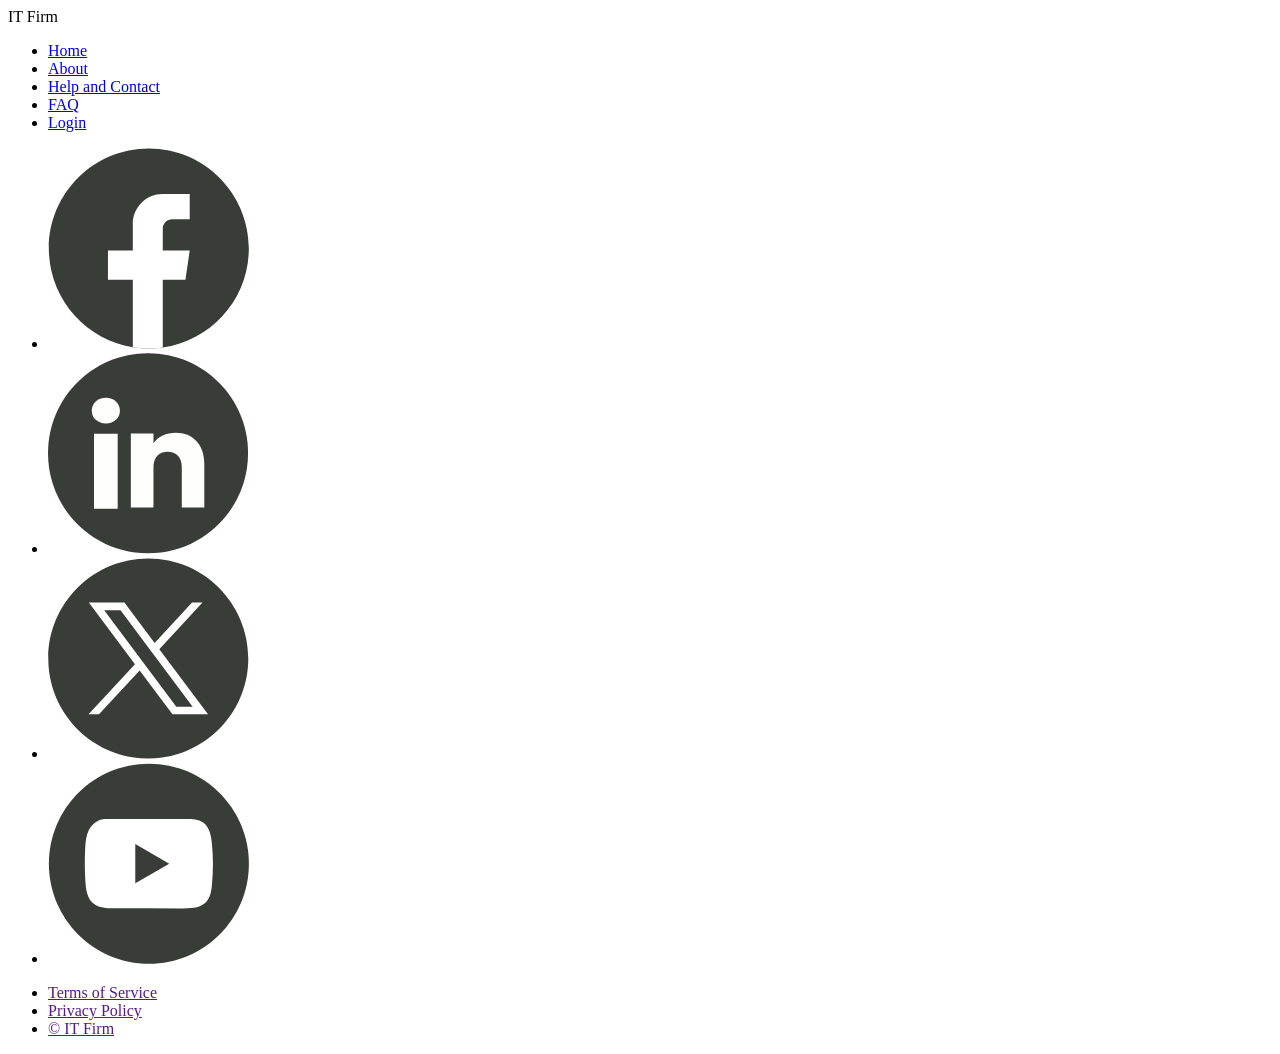
==== index.html @ 723dc25d "import script.js to all pages; add basic footer to all pages" ====
<!DOCTYPE html>
<html lang="en">

<head>
    <meta charset="UTF-8">
    <meta name="viewport" content="width=device-width, initial-scale=1.0">
    <title>IT Firm Website</title>
    <link rel="stylesheet" href="/assets/css/styles.css">
    <script src="assets/scripts/script.js"></script>
</head>

<body>
    <header>
        <div class="navbarCompanyLogo">IT Firm</div>
        <div class="navbarLinks">
            <ul>
                <li><a href="index.html" aria-current="page">Home</a></li>
                <li><a href="about.html">About</a></li>
                <li><a href="contact.html">Help and Contact</a></li>
                <li><a href="faq.html">FAQ</a></li>
                <li class="loginButton"><a href="login.html">Login</a></li>
            </ul>
        </div>
    </header>

    <main>

    </main>

    <footer>
        <div class="footerSocialMediaIcons">
            <ul>
                <li><a href=""><img src="assets/images/facebook_logo.svg" alt="Company Facebook Account Link"></a></li>
                <li><a href=""><img src="assets/images/linkedin_logo.svg" alt="Company LinkedIn Account Link"></a></li>
                <li><a href=""><img src="assets/images/x_logo.svg" alt="Company X Account Link"></a></li>
                <li><a href=""><img src="assets/images/youtube_logo.svg" alt="Company Youtube Account Link"></a></li>
            </ul>
        </div>
        <div class="footerLinks">
            <ul>
                <li><a href="">Terms of Service</a></li>
                <li><a href="">Privacy Policy</a></li>
                <li><a href="">&copy; IT Firm <span id="copyrightYear"></span></a></li>
            </ul>
        </div>
    </footer>
</body>

</html>
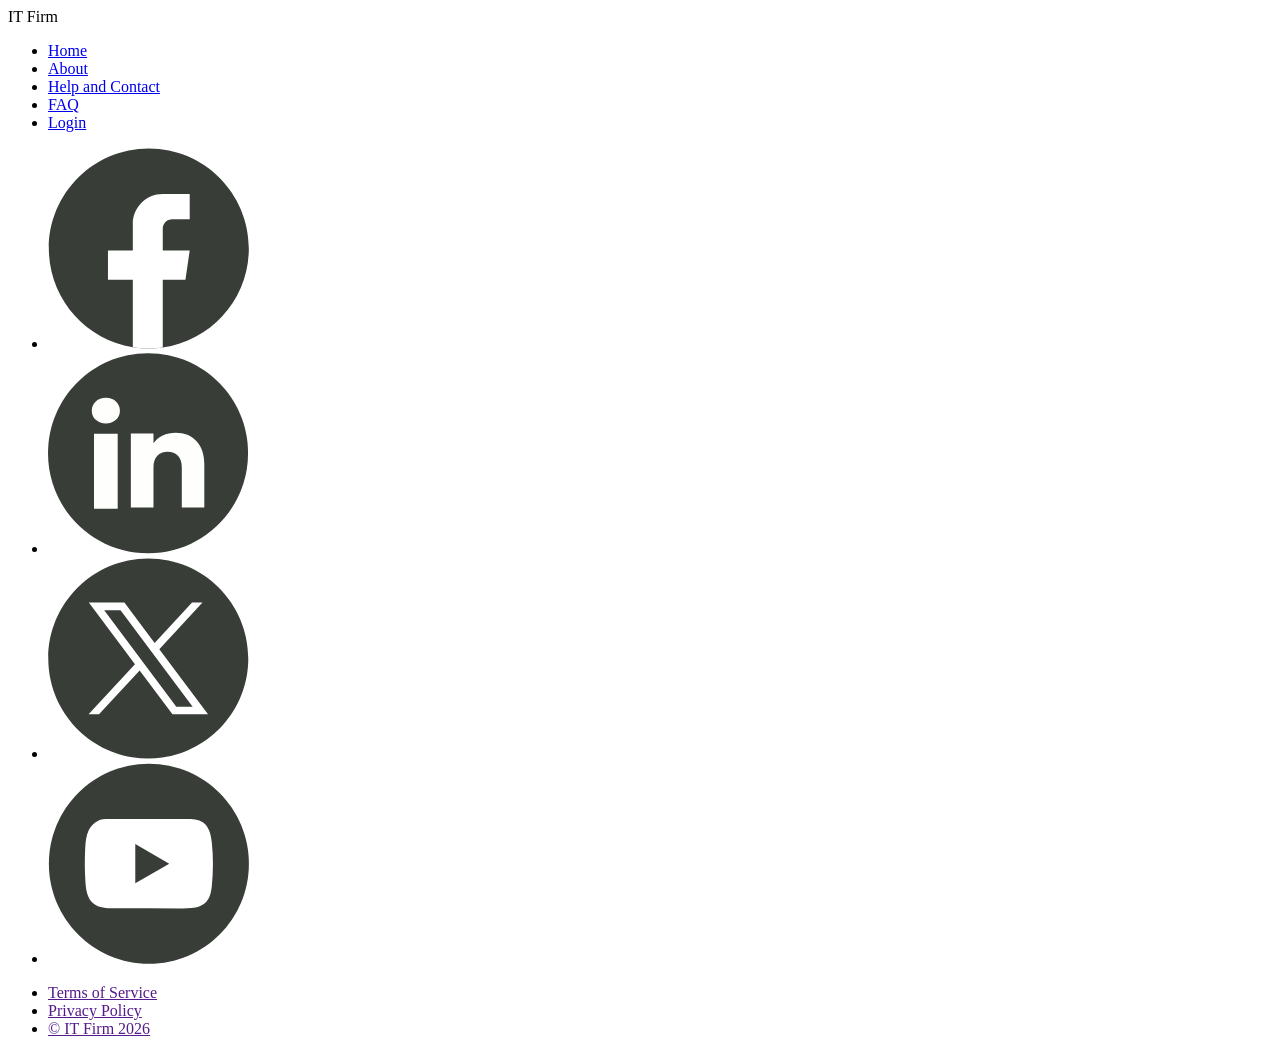
==== commit 54767555: "fix script import location" ====
--- a/index.html
+++ b/index.html
@@ -6,7 +6,6 @@
     <meta name="viewport" content="width=device-width, initial-scale=1.0">
     <title>IT Firm Website</title>
     <link rel="stylesheet" href="/assets/css/styles.css">
-    <script src="assets/scripts/script.js"></script>
 </head>
 
 <body>
@@ -44,6 +43,7 @@
             </ul>
         </div>
     </footer>
+    <script src="assets/scripts/script.js"></script>
 </body>
 
 </html>
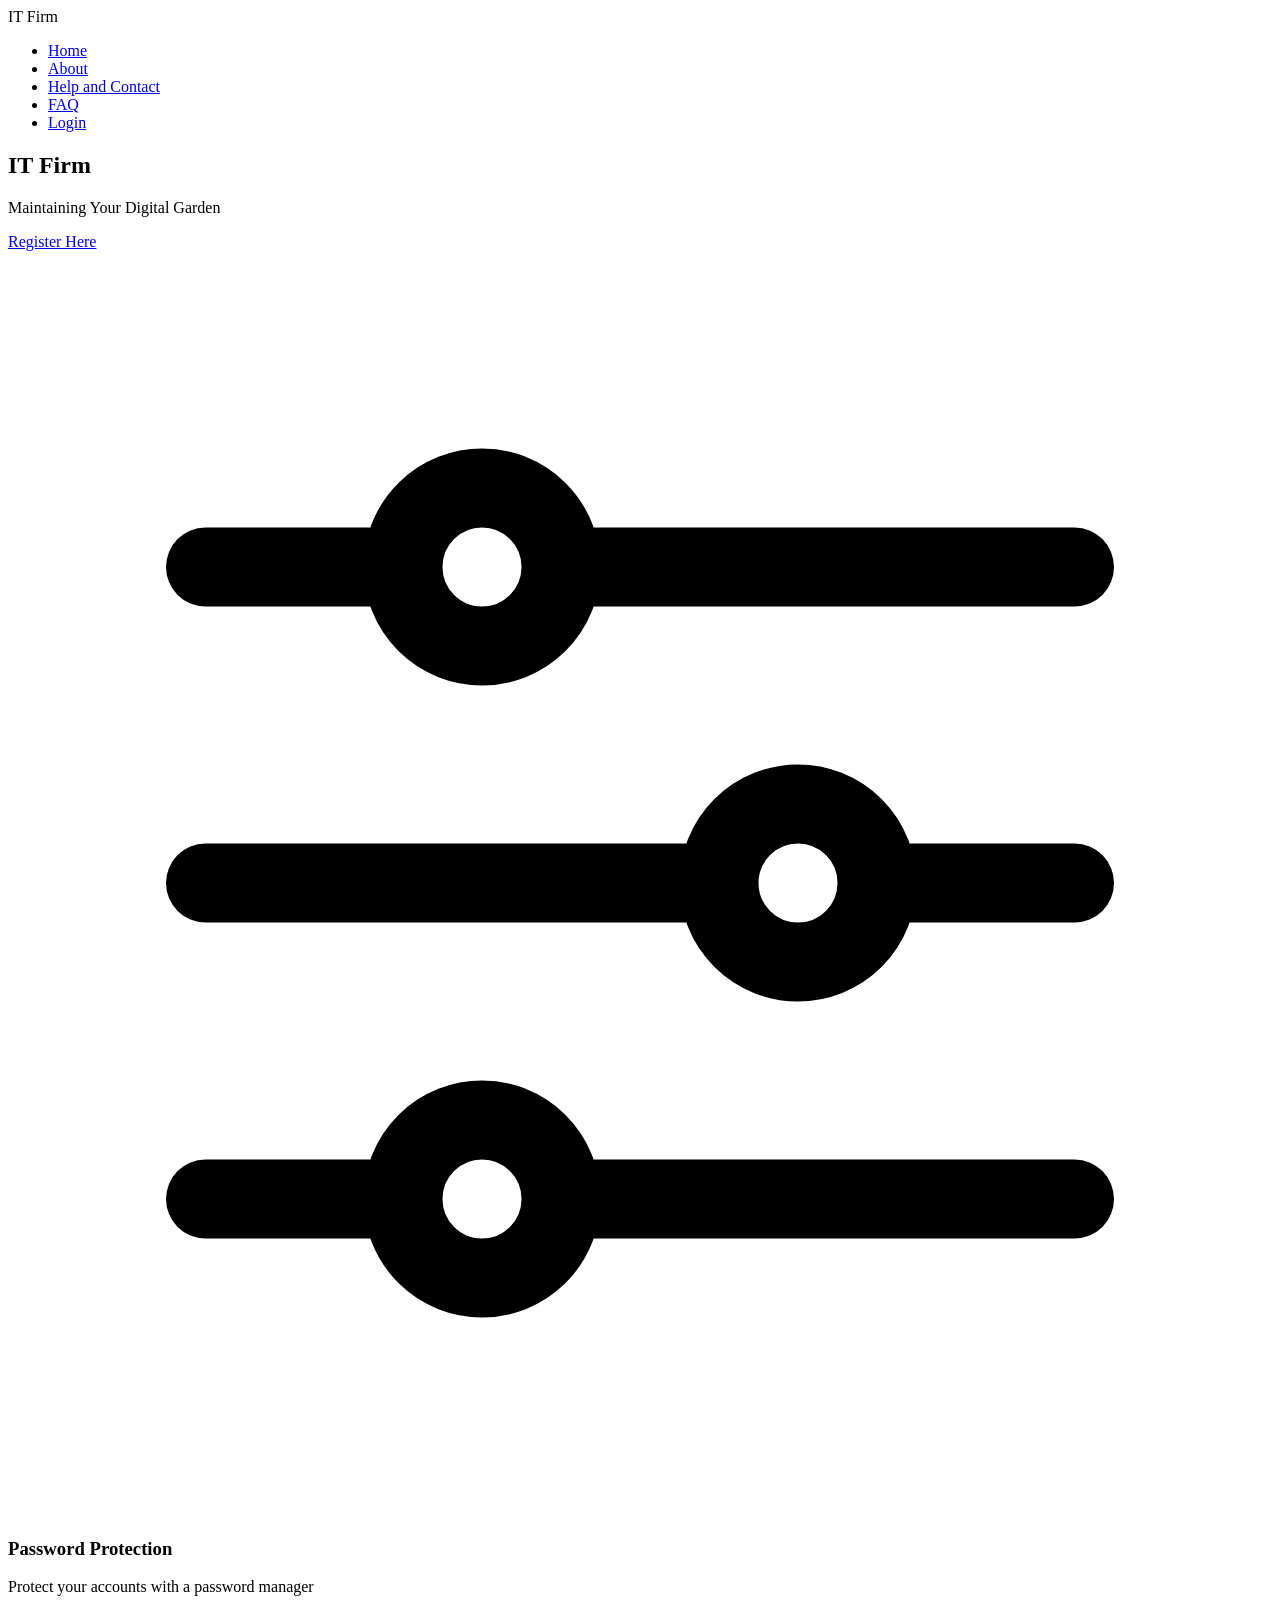
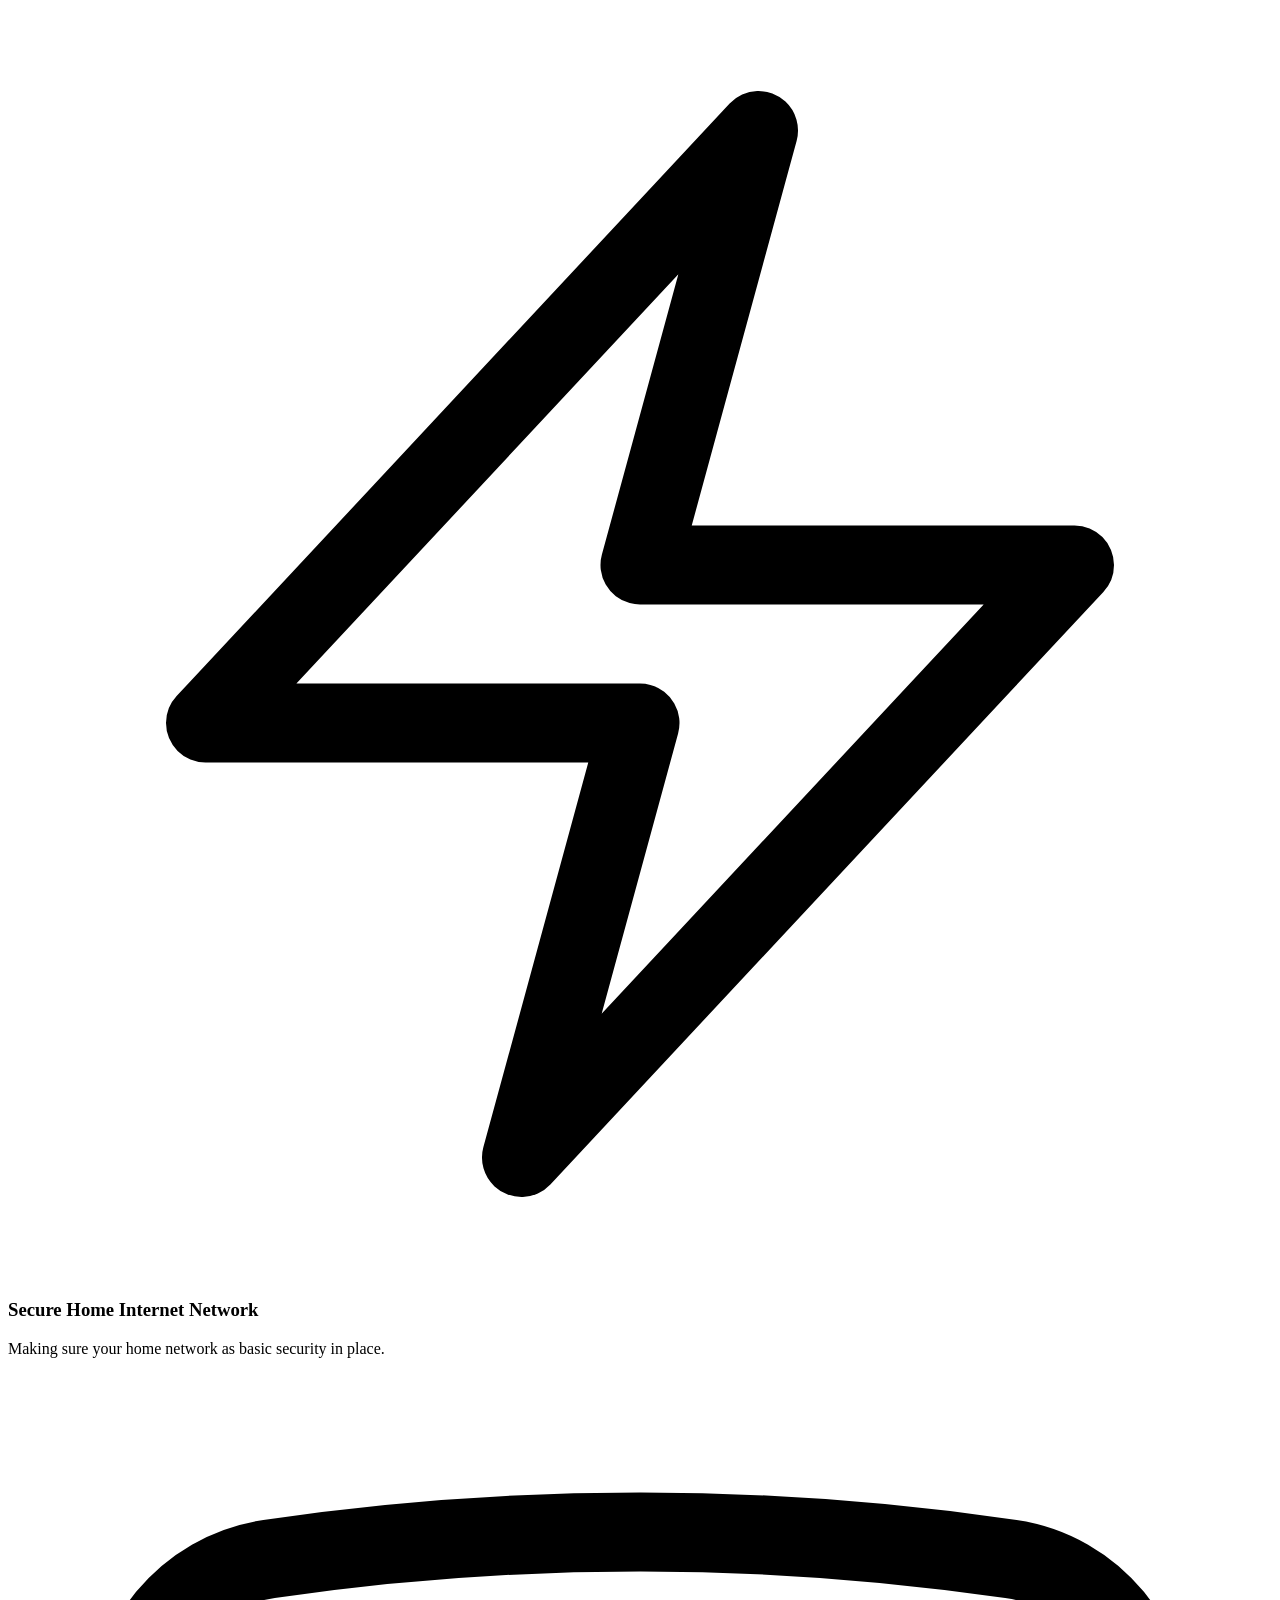
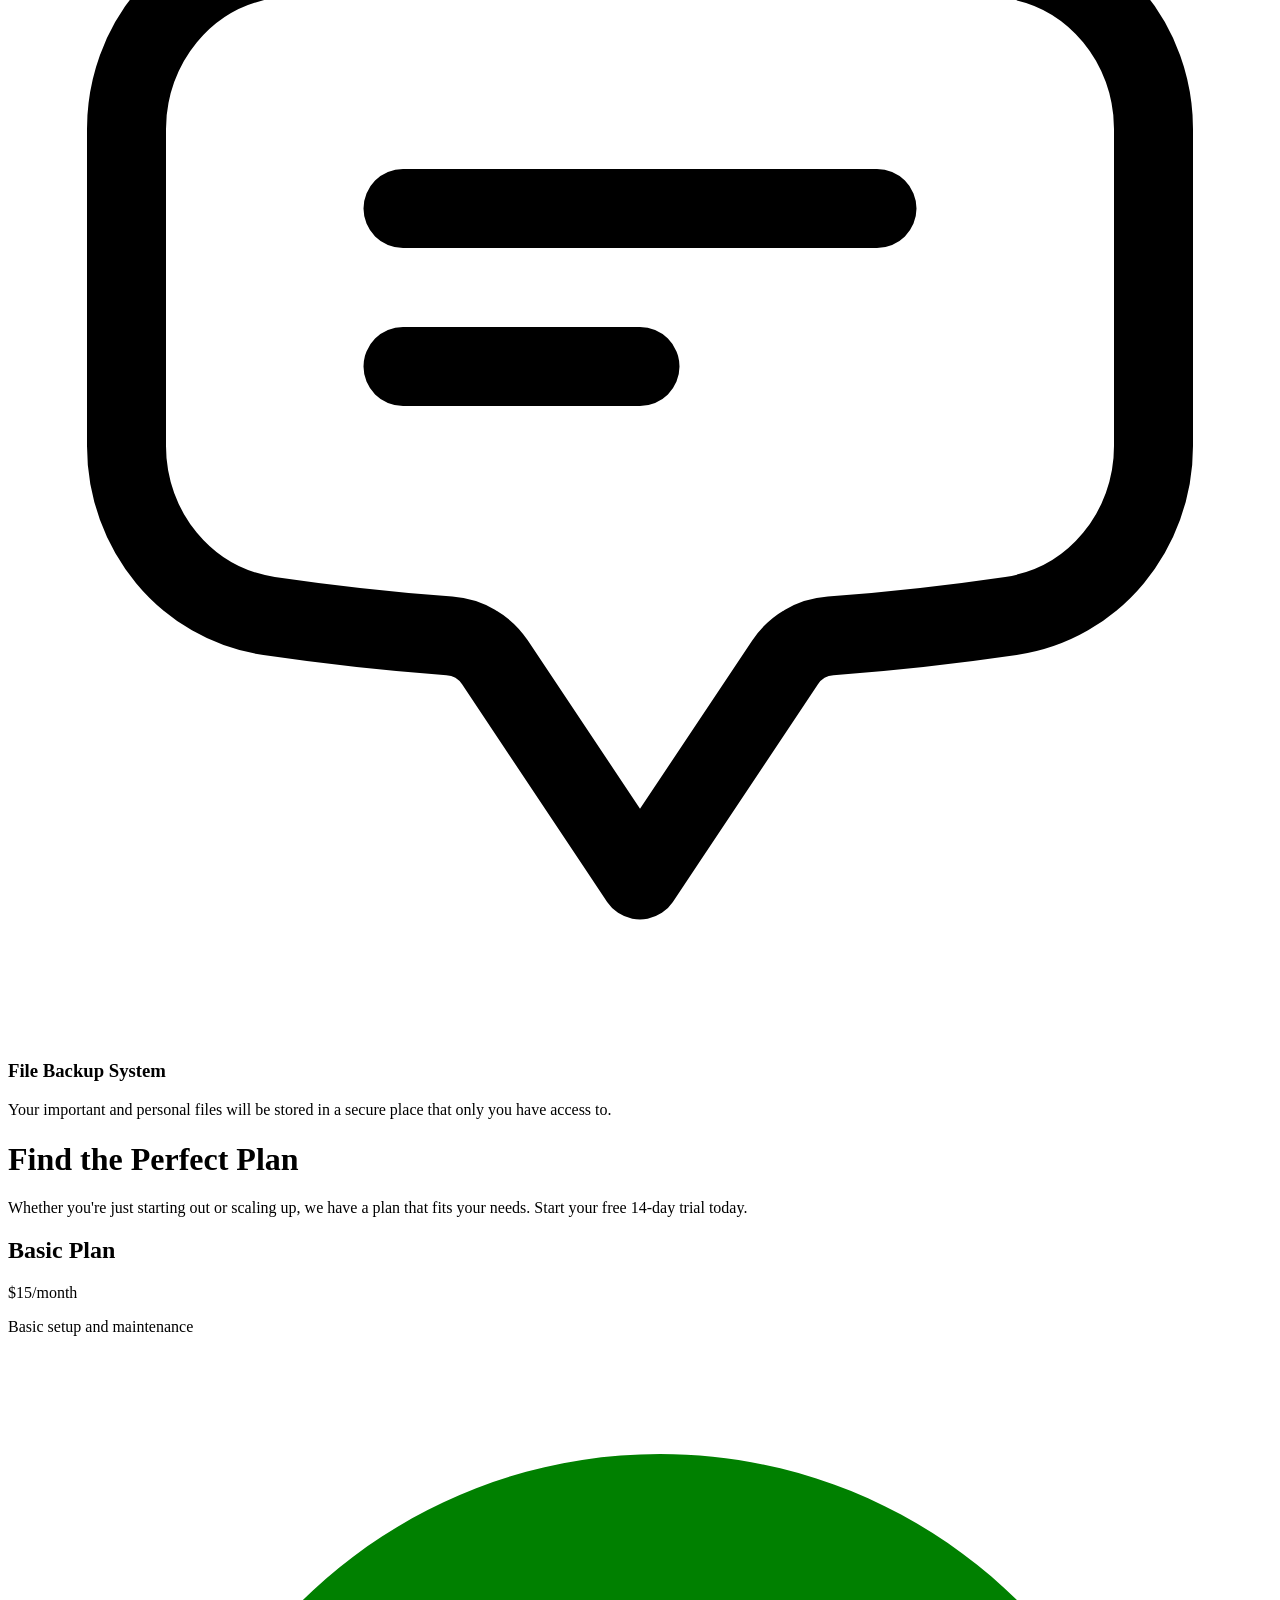
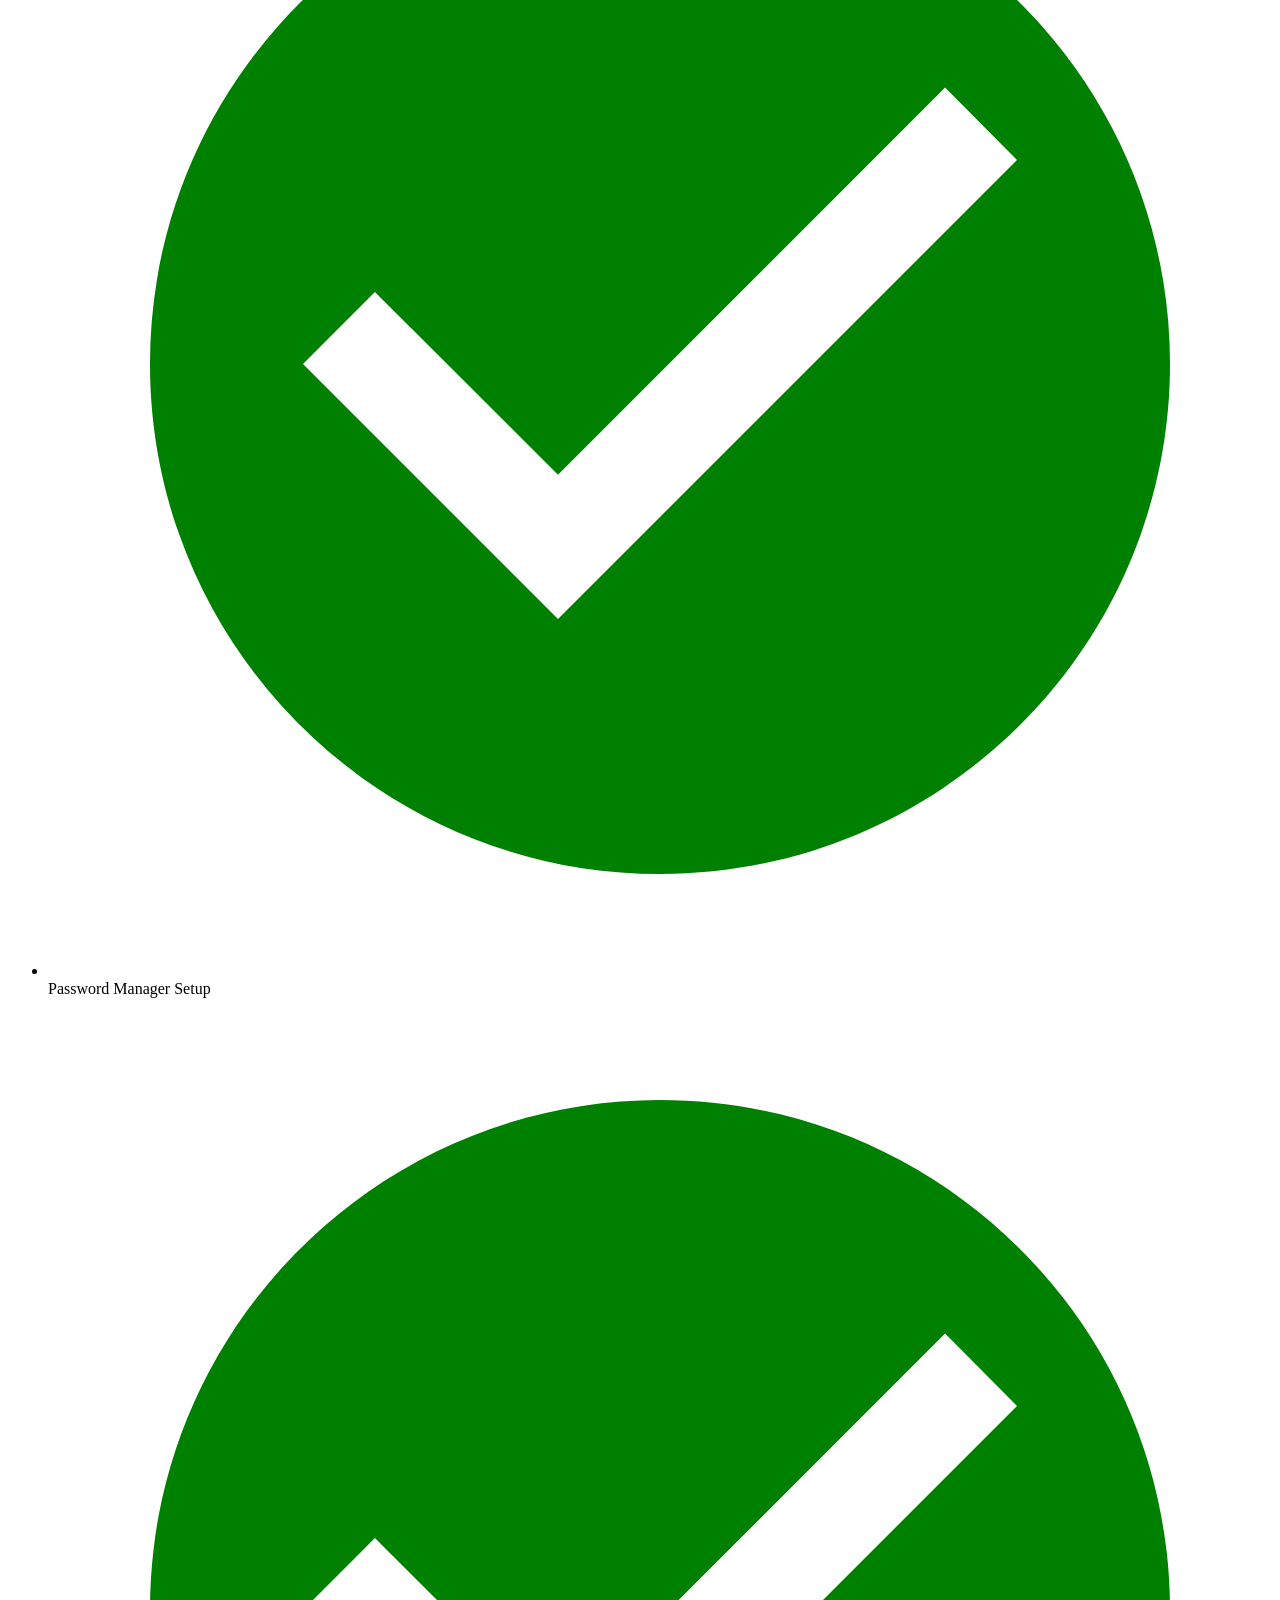
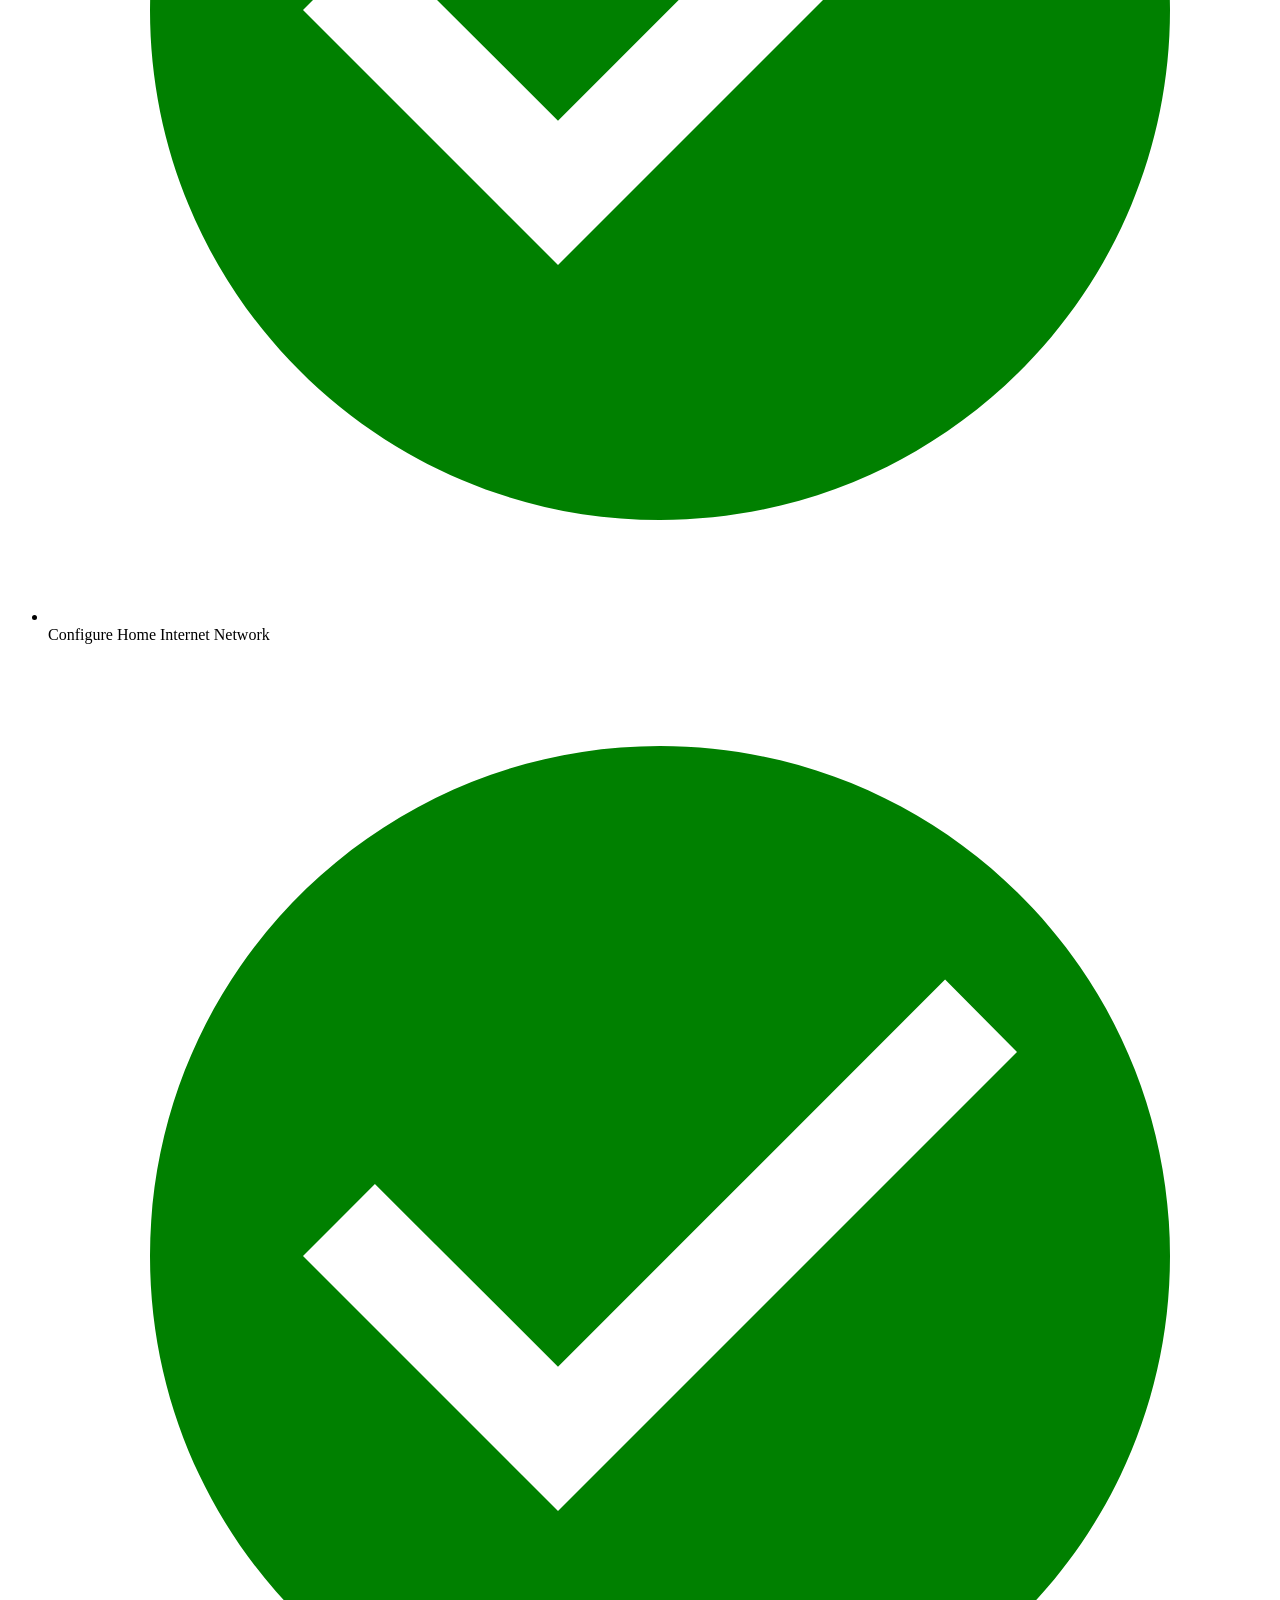
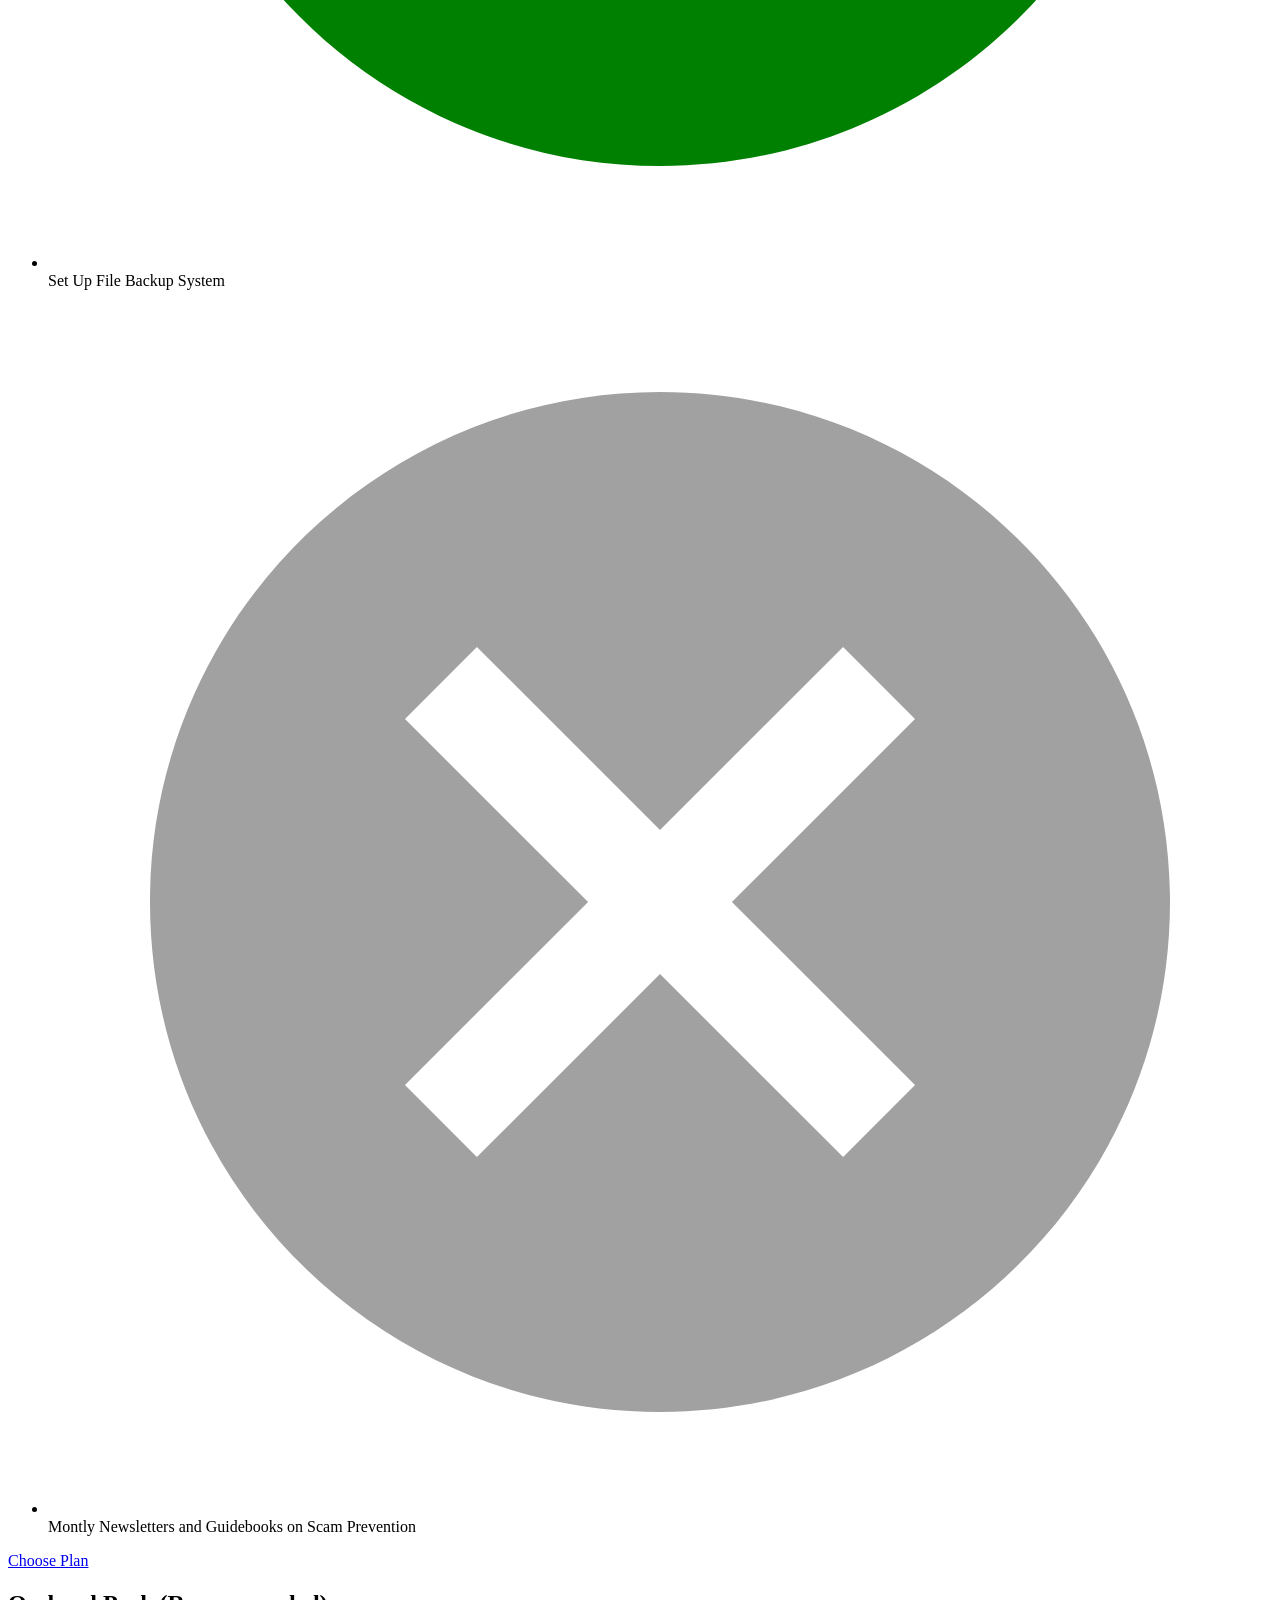
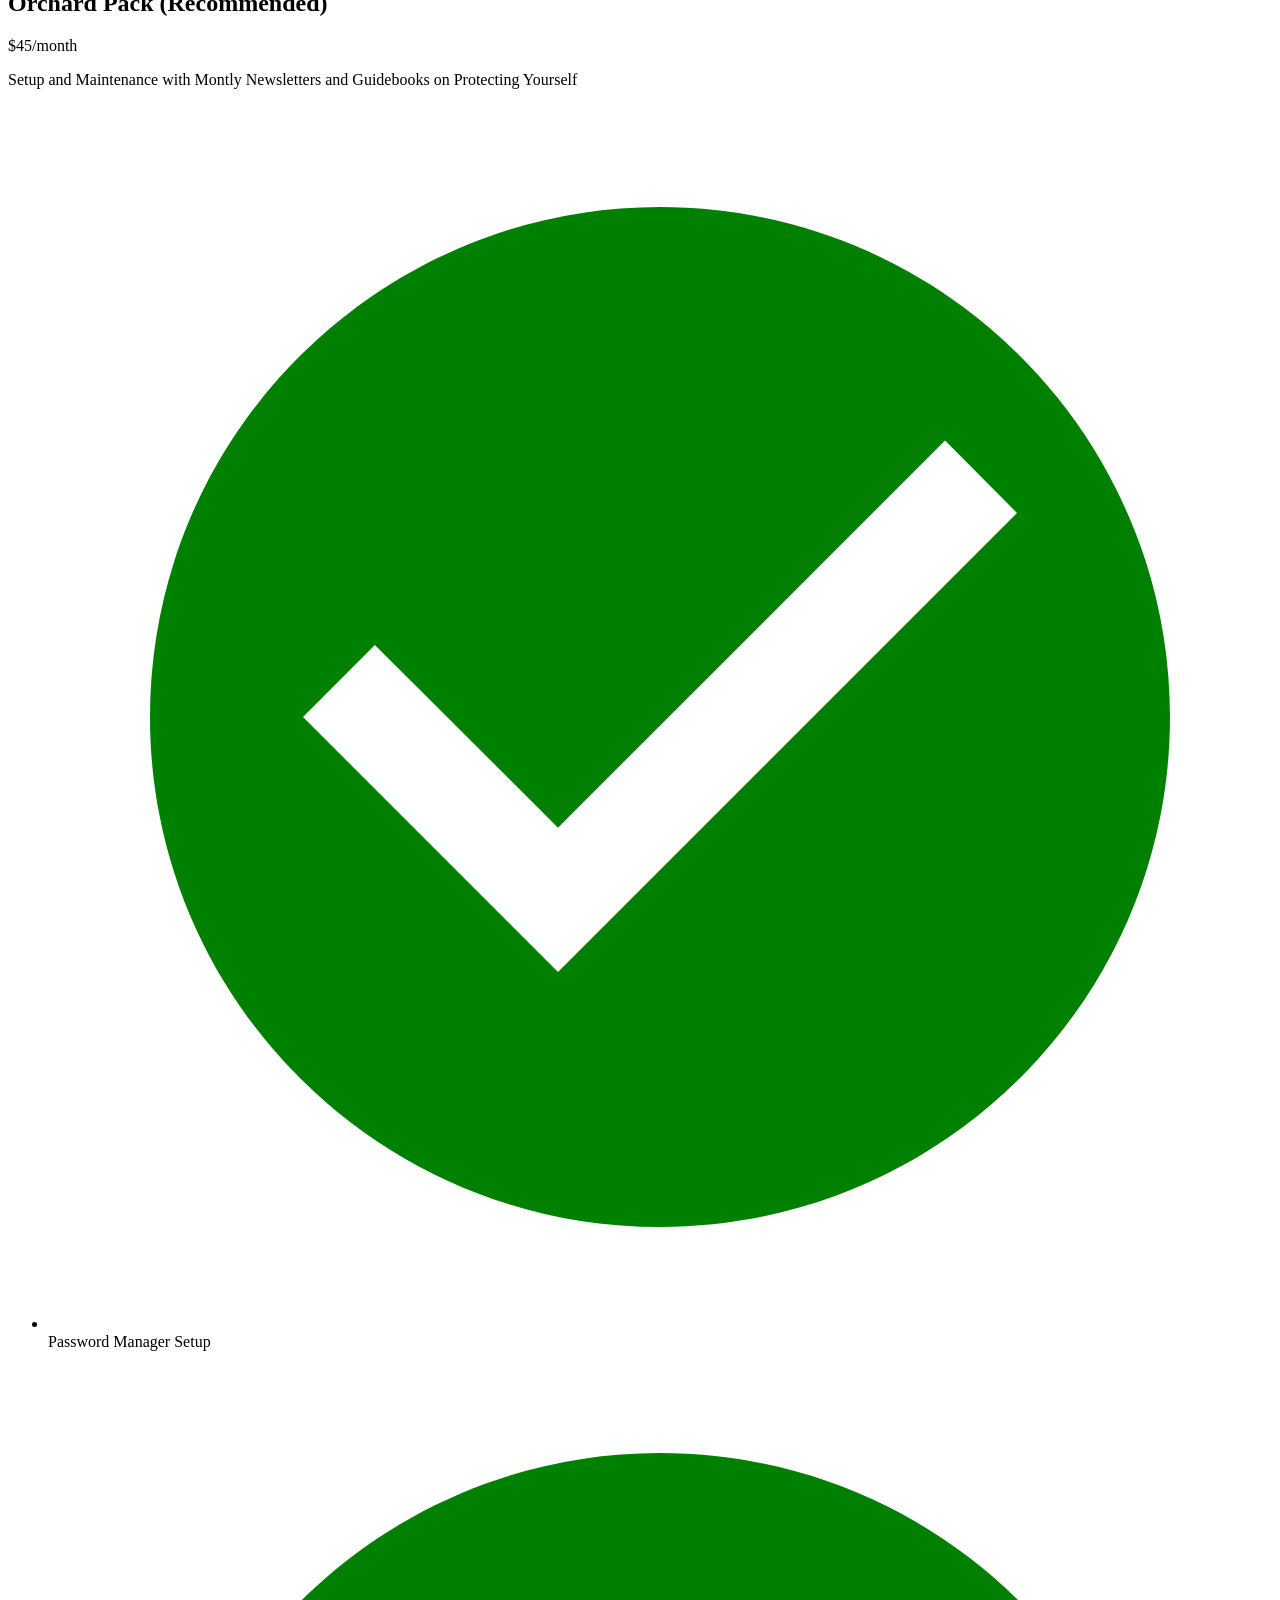
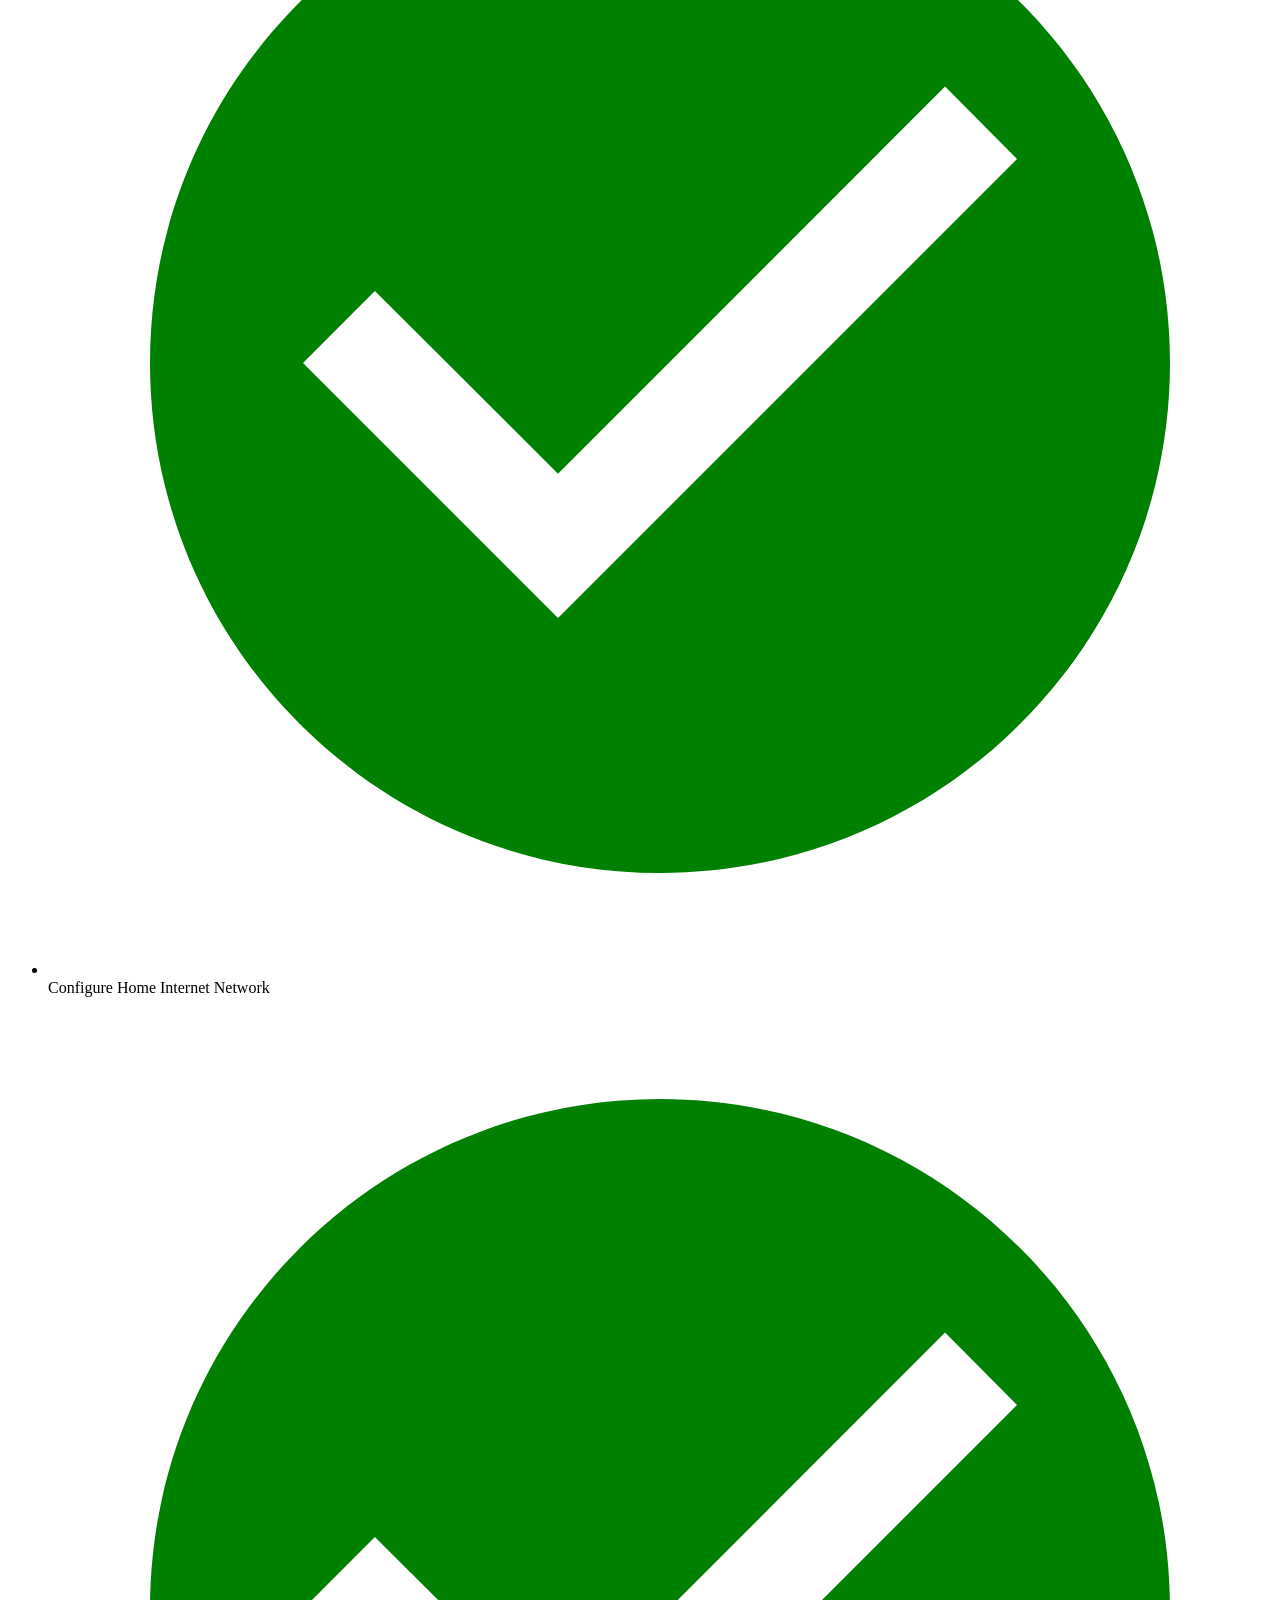
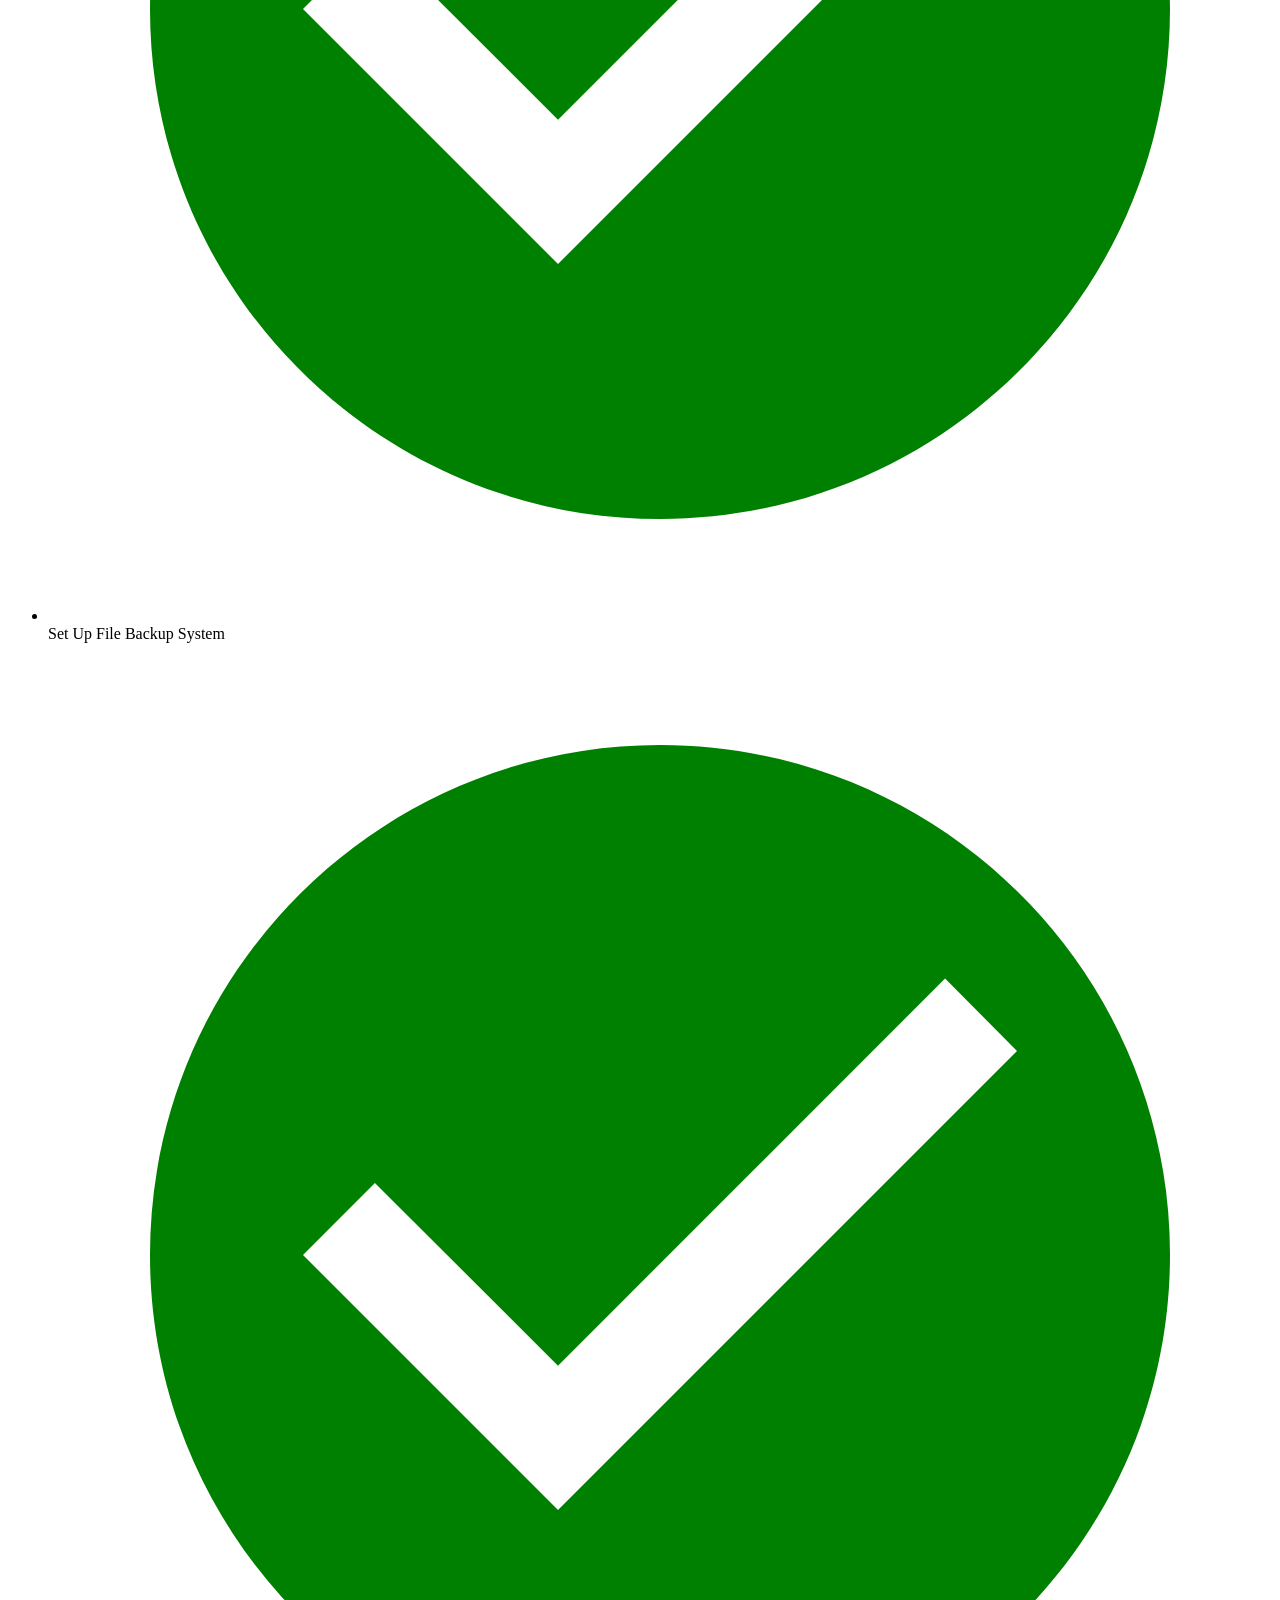
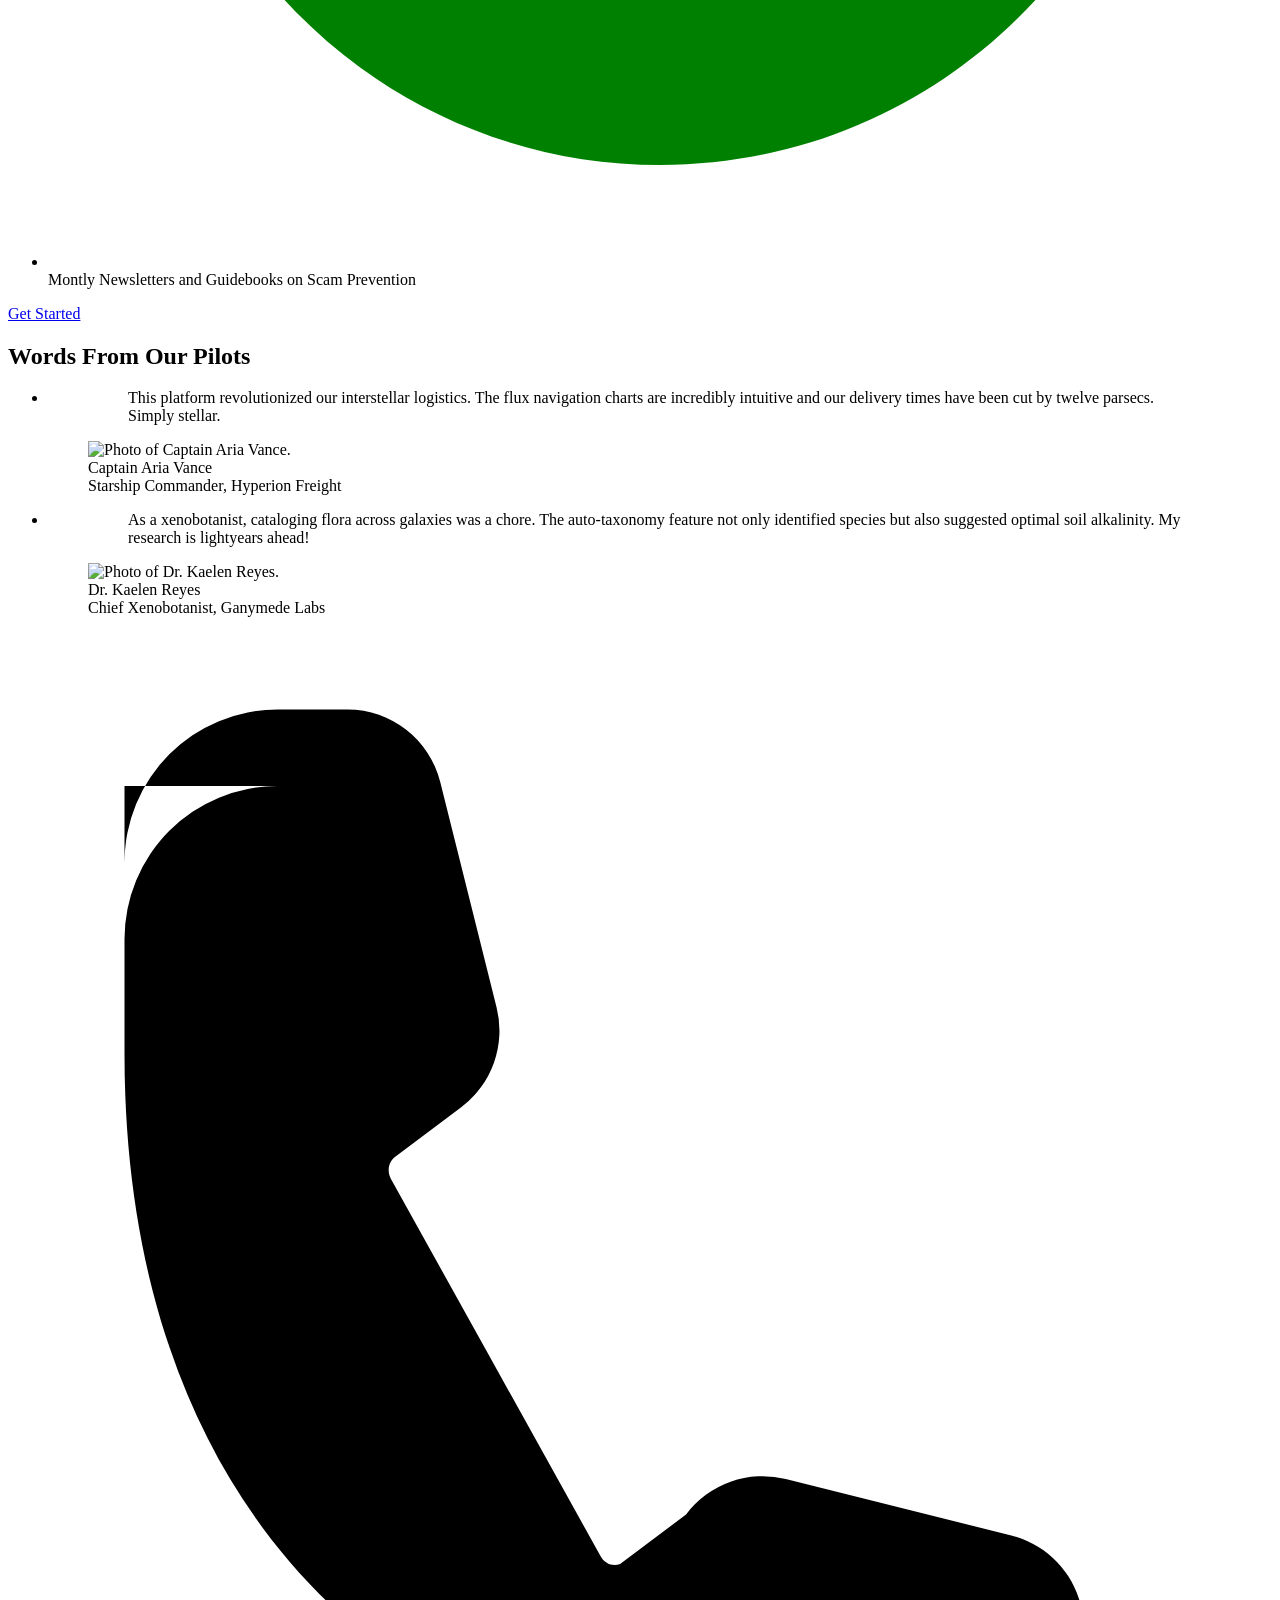
==== commit 139142f3: "create content for home page" ====
--- a/index.html
+++ b/index.html
@@ -6,6 +6,11 @@
     <meta name="viewport" content="width=device-width, initial-scale=1.0">
     <title>IT Firm Website</title>
     <link rel="stylesheet" href="/assets/css/styles.css">
+    <link rel="stylesheet" href="/assets/css/contact_styles.css">
+    <link rel="stylesheet" href="/assets/css/hero_styles.css">
+    <link rel="stylesheet" href="/assets/css/service_styles.css">
+    <link rel="stylesheet" href="/assets/css/pricingPlan_styles.css">
+    <link rel="stylesheet" href="/assets/css/testimonial_styles.css">
 </head>
 
 <body>
@@ -23,6 +28,219 @@
     </header>
 
     <main>
+        <section class="travel-inspiration-hero">
+            <div class="tih-content">
+                <h1 class="title">IT Firm</h1>
+                <p class="subtitle">Maintaining Your Digital Garden</p>
+                <a href="#" role="button" class="cta">Register Here</a>
+            </div>
+        </section>
+
+        <div class="cards-grid-container">
+
+            <!-- Card 1 -->
+            <div class="itd-card">
+            <div class="itd-card-icon">
+                <!-- Replace with your own SVG icon -->
+                <svg xmlns="http://www.w3.org/2000/svg" fill="none" viewBox="0 0 24 24" stroke-width="1.5" stroke="currentColor">
+                    <path stroke-linecap="round" stroke-linejoin="round" d="M10.5 6h9.75M10.5 6a1.5 1.5 0 11-3 0m3 0a1.5 1.5 0 10-3 0M3.75 6H7.5m3 12h9.75m-9.75 0a1.5 1.5 0 01-3 0m3 0a1.5 1.5 0 00-3 0m-3.75 0H7.5m9-6h3.75m-3.75 0a1.5 1.5 0 01-3 0m3 0a1.5 1.5 0 00-3 0m-9.75 0h9.75" />
+                </svg>
+            </div>
+            <h3 class="itd-card-title">Password Protection</h3>
+            <p class="itd-card-description">Protect your accounts with a password manager</p>
+            </div>
+
+            <!-- Card 2 -->
+            <div class="itd-card style-2">
+            <div class="itd-card-icon">
+                <!-- Replace with your own SVG icon -->
+                <svg xmlns="http://www.w3.org/2000/svg" fill="none" viewBox="0 0 24 24" stroke-width="1.5" stroke="currentColor">
+                    <path stroke-linecap="round" stroke-linejoin="round" d="M3.75 13.5l10.5-11.25L12 10.5h8.25L9.75 21.75 12 13.5H3.75z" />
+                </svg>
+            </div>
+            <h3 class="itd-card-title">Secure Home Internet Network</h3>
+            <p class="itd-card-description">Making sure your home network as basic security in place.</p>
+            </div>
+
+            <!-- Card 3 -->
+            <div class="itd-card style-3">
+            <div class="itd-card-icon">
+                <!-- Replace with your own SVG icon -->
+                <svg xmlns="http://www.w3.org/2000/svg" fill="none" viewBox="0 0 24 24" stroke-width="1.5" stroke="currentColor">
+                    <path stroke-linecap="round" stroke-linejoin="round" d="M7.5 8.25h9m-9 3H12m-9.75 1.51c0 1.6 1.123 2.994 2.707 3.227 1.129.166 2.27.293 3.423.379.35.026.67.21.865.501L12 21l2.755-4.133a1.14 1.14 0 01.865-.501 48.17 48.17 0 003.423-.379c1.584-.233 2.707-1.626 2.707-3.228V6.741c0-1.602-1.123-2.995-2.707-3.228A48.394 48.394 0 0012 3c-2.392 0-4.744.175-7.043.513C3.373 3.746 2.25 5.14 2.25 6.741v6.028z" />
+                </svg>
+            </div>
+            <h3 class="itd-card-title">File Backup System</h3>
+            <p class="itd-card-description">Your important and personal files will be stored in a secure place that only you have access to.</p>
+            </div>
+
+        </div>
+
+        <div class="pricing-plan-template">
+
+            <header class="pricing-header">
+                <h1>Find the Perfect Plan</h1>
+                <p>Whether you're just starting out or scaling up, we have a plan that fits your needs. Start your free 14-day trial today.</p>
+            </header>
+
+            <div class="pricing-grid">
+                
+                <!-- Plan 1: Sprout Kit -->
+                <article class="plan">
+                    <div class="plan-header">
+                        <h2>Basic Plan</h2>
+                        <div class="price">$15<span>/month</span></div>
+                        <p class="description">Basic setup and maintenance</p>
+                    </div>
+                    <ul class="features">
+                        <li>
+                            <svg xmlns="http://www.w3.org/2000/svg" viewBox="0 0 24 24" fill="green" role="img"><title>Included</title><path d="M12 2C6.48 2 2 6.48 2 12s4.48 10 10 10 10-4.48 10-10S17.52 2 12 2zm-2 15l-5-5 1.41-1.41L10 14.17l7.59-7.59L19 8l-9 9z"/></svg>
+                            Password Manager Setup
+                        </li>
+                        <li>
+                            <svg xmlns="http://www.w3.org/2000/svg" viewBox="0 0 24 24" fill="green" role="img"><title>Included</title><path d="M12 2C6.48 2 2 6.48 2 12s4.48 10 10 10 10-4.48 10-10S17.52 2 12 2zm-2 15l-5-5 1.41-1.41L10 14.17l7.59-7.59L19 8l-9 9z"/></svg>
+                            Configure Home Internet Network
+                        </li>
+                        <li>
+                            <svg xmlns="http://www.w3.org/2000/svg" viewBox="0 0 24 24" fill="green" role="img"><title>Included</title><path d="M12 2C6.48 2 2 6.48 2 12s4.48 10 10 10 10-4.48 10-10S17.52 2 12 2zm-2 15l-5-5 1.41-1.41L10 14.17l7.59-7.59L19 8l-9 9z"/></svg>
+                            Set Up File Backup System
+                        </li>
+                        <li>
+                            <svg xmlns="http://www.w3.org/2000/svg" viewBox="0 0 24 24" fill="#a1a1a1" role="img"><title>Not Included</title><path d="M12 2C6.48 2 2 6.48 2 12s4.48 10 10 10 10-4.48 10-10S17.52 2 12 2zm5 13.59L15.59 17 12 13.41 8.41 17 7 15.59 10.59 12 7 8.41 8.41 7 12 10.59 15.59 7 17 8.41 13.41 12 17 15.59z"/></svg>
+                            Montly Newsletters and Guidebooks on Scam Prevention
+                        </li>
+                    </ul>
+                    <a href="#" class="btn">Choose Plan</a>
+                </article>
+                
+                <article class="plan recommended">
+                    <div class="plan-header">
+                        <h2>Orchard Pack <span class="sr-only">(Recommended)</span></h2>
+                        <div class="price">$45<span>/month</span></div>
+                        <p class="description">Setup and Maintenance with Montly Newsletters and Guidebooks on Protecting Yourself</p>
+                    </div>
+                    <ul class="features">
+                        <li>
+                            <svg xmlns="http://www.w3.org/2000/svg" viewBox="0 0 24 24" fill="green" role="img"><title>Included</title><path d="M12 2C6.48 2 2 6.48 2 12s4.48 10 10 10 10-4.48 10-10S17.52 2 12 2zm-2 15l-5-5 1.41-1.41L10 14.17l7.59-7.59L19 8l-9 9z"/></svg>
+                            Password Manager Setup
+                        </li>
+                        <li>
+                            <svg xmlns="http://www.w3.org/2000/svg" viewBox="0 0 24 24" fill="green" role="img"><title>Included</title><path d="M12 2C6.48 2 2 6.48 2 12s4.48 10 10 10 10-4.48 10-10S17.52 2 12 2zm-2 15l-5-5 1.41-1.41L10 14.17l7.59-7.59L19 8l-9 9z"/></svg>
+                            Configure Home Internet Network
+                        </li>
+                        <li>
+                            <svg xmlns="http://www.w3.org/2000/svg" viewBox="0 0 24 24" fill="green" role="img"><title>Included</title><path d="M12 2C6.48 2 2 6.48 2 12s4.48 10 10 10 10-4.48 10-10S17.52 2 12 2zm-2 15l-5-5 1.41-1.41L10 14.17l7.59-7.59L19 8l-9 9z"/></svg>
+                            Set Up File Backup System
+                        </li>
+                        <li>
+                            <svg xmlns="http://www.w3.org/2000/svg" viewBox="0 0 24 24" fill="green" role="img"><title>Included</title><path d="M12 2C6.48 2 2 6.48 2 12s4.48 10 10 10 10-4.48 10-10S17.52 2 12 2zm-2 15l-5-5 1.41-1.41L10 14.17l7.59-7.59L19 8l-9 9z"/></svg>
+                            Montly Newsletters and Guidebooks on Scam Prevention
+                        </li>
+                    </ul>
+                    <a href="#" class="btn">Get Started</a>
+                </article>
+                
+                <!--
+                <article class="plan">
+                    <div class="plan-header">
+                        <h2>Forest Fleet</h2>
+                        <div class="price">$99<span>/month</span></div>
+                        <p class="description">Built for large-scale operations and enterprise-level demands.</p>
+                    </div>
+                    <ul class="features">
+                        <li>
+                            <svg xmlns="http://www.w3.org/2000/svg" viewBox="0 0 24 24" fill="green" role="img"><title>Included</title><path d="M12 2C6.48 2 2 6.48 2 12s4.48 10 10 10 10-4.48 10-10S17.52 2 12 2zm-2 15l-5-5 1.41-1.41L10 14.17l7.59-7.59L19 8l-9 9z"/></svg>
+                            Unlimited Projects
+                        </li>
+                        <li>
+                            <svg xmlns="http://www.w3.org/2000/svg" viewBox="0 0 24 24" fill="green" role="img"><title>Included</title><path d="M12 2C6.48 2 2 6.48 2 12s4.48 10 10 10 10-4.48 10-10S17.52 2 12 2zm-2 15l-5-5 1.41-1.41L10 14.17l7.59-7.59L19 8l-9 9z"/></svg>
+                            100 GB Storage
+                        </li>
+                        <li>
+                            <svg xmlns="http://www.w3.org/2000/svg" viewBox="0 0 24 24" fill="green" role="img"><title>Included</title><path d="M12 2C6.48 2 2 6.48 2 12s4.48 10 10 10 10-4.48 10-10S17.52 2 12 2zm-2 15l-5-5 1.41-1.41L10 14.17l7.59-7.59L19 8l-9 9z"/></svg>
+                            Dedicated Phone &amp; Email Support
+                        </li>
+                        <li>
+                            <svg xmlns="http://www.w3.org/2000/svg" viewBox="0 0 24 24" fill="green" role="img"><title>Included</title><path d="M12 2C6.48 2 2 6.48 2 12s4.48 10 10 10 10-4.48 10-10S17.52 2 12 2zm-2 15l-5-5 1.41-1.41L10 14.17l7.59-7.59L19 8l-9 9z"/></svg>
+                            Advanced Analytics
+                        </li>
+                    </ul>
+                    <a href="#" class="btn">Contact Us</a>
+                </article>
+                -->
+
+            </div>
+        </div>
+
+        <div class="testimonial-list-template">
+            <header class="testimonial-header">
+                <h2>Words From Our Pilots</h2>
+            </header>
+
+            <ul class="testimonial-list">
+                <li class="testimonial-card">
+                    <figure>
+                        <blockquote cite="#captain-aria">
+                            This platform revolutionized our interstellar logistics. The flux navigation charts are incredibly intuitive and our delivery times have been cut by twelve parsecs. Simply stellar.
+                        </blockquote>
+                        <figcaption>
+                            <img src="https://placehold.co/50x50/3b82f6/ffffff" alt="Photo of Captain Aria Vance." class="author-image">
+                            <div class="author-details" id="captain-aria">
+                                <div class="author-name">Captain Aria Vance</div>
+                                <div class="author-title">Starship Commander, Hyperion Freight</div>
+                            </div>
+                        </figcaption>
+                    </figure>
+                </li>
+                
+                <li class="testimonial-card">
+                    <figure>
+                        <blockquote cite="#dr-kaelen">
+                            As a xenobotanist, cataloging flora across galaxies was a chore. The auto-taxonomy feature not only identified species but also suggested optimal soil alkalinity. My research is lightyears ahead!
+                        </blockquote>
+                        <figcaption>
+                            <img src="https://placehold.co/50x50/10b981/ffffff" alt="Photo of Dr. Kaelen Reyes." class="author-image">
+                            <div class="author-details" id="dr-kaelen">
+                                <div class="author-name">Dr. Kaelen Reyes</div>
+                                <div class="author-title">Chief Xenobotanist, Ganymede Labs</div>
+                            </div>
+                        </figcaption>
+                    </figure>
+                </li>
+            </ul>
+        </div>
+
+        <div class="contact-list-template">
+            <!--
+            <header class="contact-header">
+                <h2>Bureau of Misplaced Objects</h2>
+                <p>For when you can't find your keys, your motivation, or the plot.</p>
+            </header>
+            -->
+            <ul class="contact-list">
+                <li class="contact-item">
+                    <svg class="contact-icon" xmlns="http://www.w3.org/2000/svg" viewBox="0 0 24 24" fill="currentColor" role="img"><title>Phone</title><path d="M1.5 4.5a3 3 0 013-3h1.372c.86 0 1.61.586 1.819 1.42l1.105 4.423a1.875 1.875 0 01-.694 1.955l-1.293.97c-.135.101-.164.279-.087.431l4.108 7.394c.077.152.236.216.388.163l1.293-.972a1.875 1.875 0 011.955-.694l4.423 1.105c.834.209 1.42.959 1.42 1.82V19.5a3 3 0 01-3 3h-2.25C6.842 22.5 1.5 17.158 1.5 8.25V6a3 3 0 013-3H1.5z"/></svg>
+                    <div class="contact-details">
+                        <span class="contact-details-label">Whisper Line</span>
+                        <a class="contact-details-info" href="tel:+1-555-867-5309">+1 (555) 867-5309</a>
+                    </div>
+                </li>
+                <li class="contact-item">
+                    <svg class="contact-icon" xmlns="http://www.w3.org/2000/svg" viewBox="0 0 24 24" fill="currentColor" role="img"><title>Email</title><path d="M1.5 8.67v8.58a3 3 0 003 3h15a3 3 0 003-3V8.67l-8.928 5.493a3 3 0 01-3.144 0L1.5 8.67z" /><path d="M22.5 6.908V6.75a3 3 0 00-3-3h-15a3 3 0 00-3 3v.158l9.714 5.978a1.5 1.5 0 001.572 0L22.5 6.908z" /></svg>
+                    <div class="contact-details">
+                        <span class="contact-details-label">Electronic Mailgram</span>
+                        <a class="contact-details-info" href="mailto:queries@bureauofmisplacedobjects.gov">queries@bureauofmisplacedobjects.gov</a>
+                    </div>
+                </li>
+                <li class="contact-item">
+                    <svg class="contact-icon" xmlns="http://www.w3.org/2000/svg" viewBox="0 0 24 24" fill="currentColor" role="img"><title>Address</title><path d="M12 2C8.13 2 5 5.13 5 9c0 5.25 7 13 7 13s7-7.75 7-13c0-3.87-3.13-7-7-7zm0 9.5c-1.38 0-2.5-1.12-2.5-2.5s1.12-2.5 2.5-2.5 2.5 1.12 2.5 2.5-1.12 2.5-2.5 2.5z"/></svg>
+                    <div class="contact-details">
+                        <span class="contact-details-label">Physical Annex</span>
+                        <span class="contact-details-info">123.5 Eerie Alley, Floor 4&frac12;<br>Nowhere, USA</span>
+                    </div>
+                </li>
+            </ul>
+        </div>
 
     </main>
 
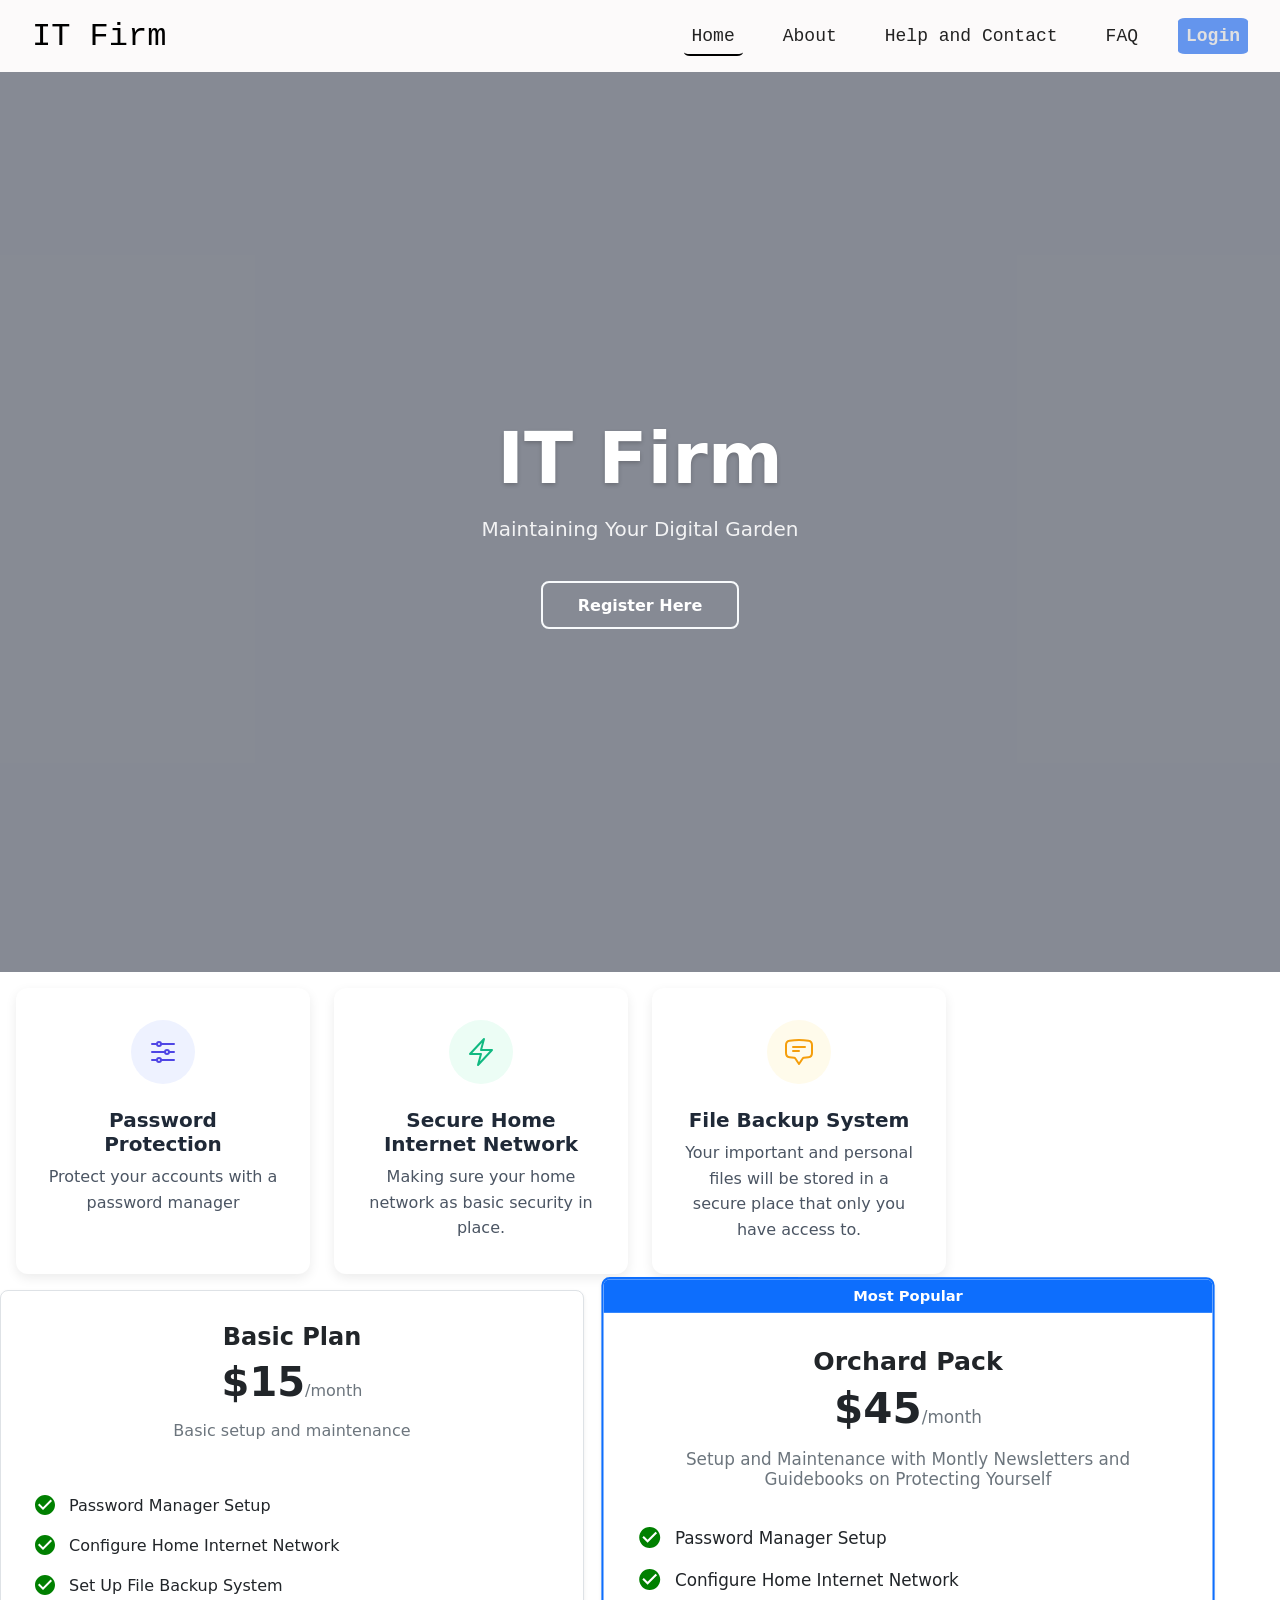
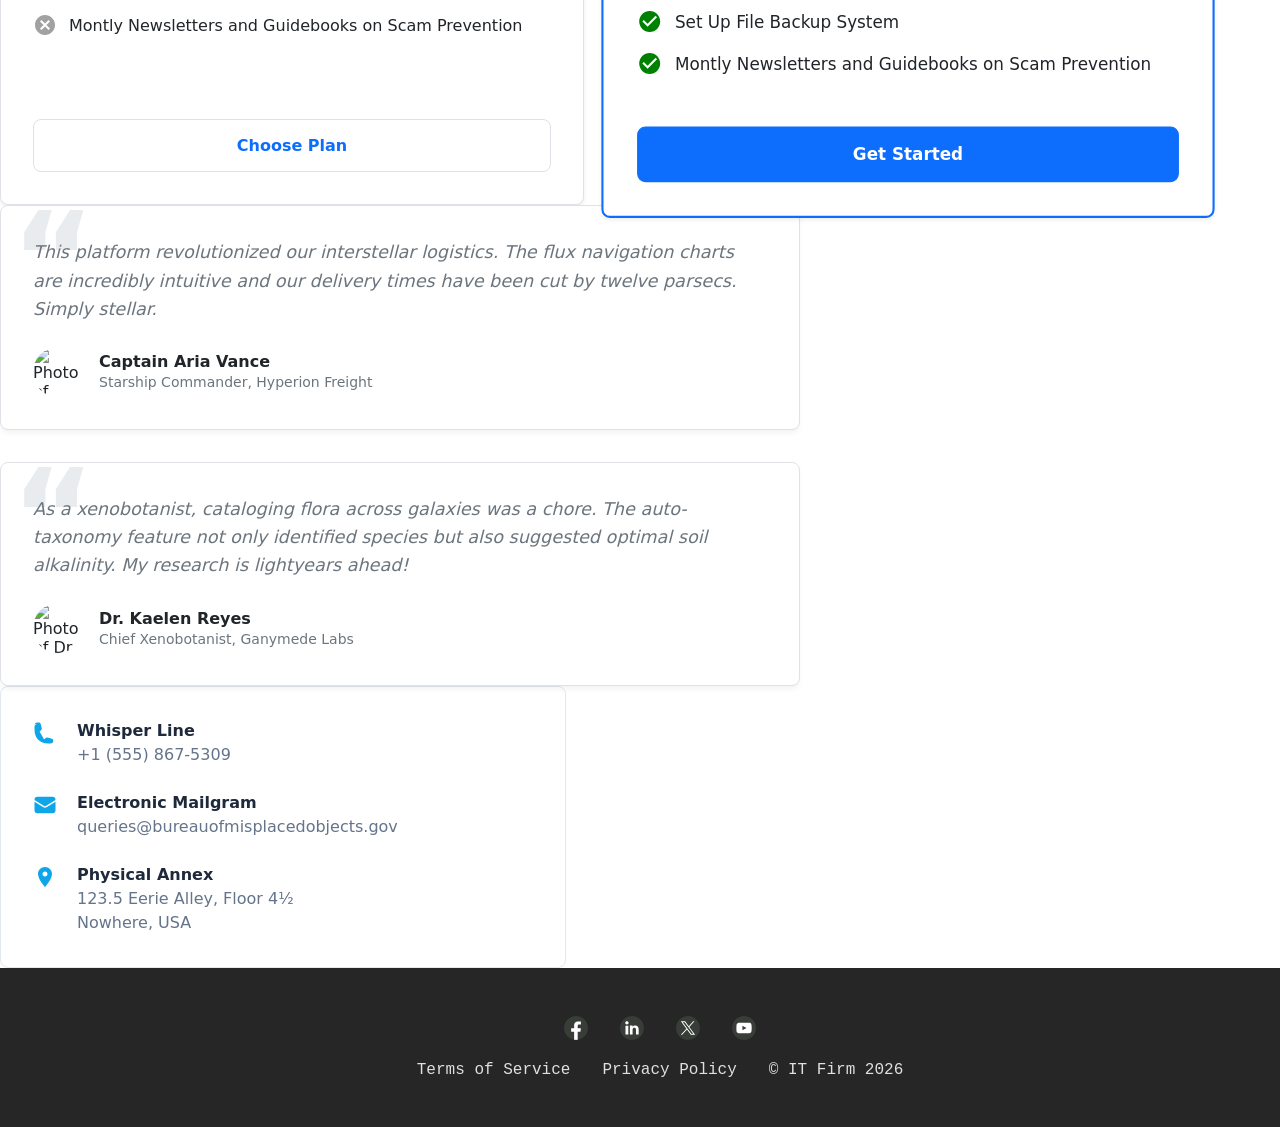
==== commit 3bac3a4e: "fix home page and add content to account page" ====
--- a/index.html
+++ b/index.html
@@ -8,7 +8,7 @@
     <link rel="stylesheet" href="/assets/css/styles.css">
     <link rel="stylesheet" href="/assets/css/contact_styles.css">
     <link rel="stylesheet" href="/assets/css/hero_styles.css">
-    <link rel="stylesheet" href="/assets/css/service_styles.css">
+    <link rel="stylesheet" href="/assets/css/services_styles.css">
     <link rel="stylesheet" href="/assets/css/pricingPlan_styles.css">
     <link rel="stylesheet" href="/assets/css/testimonial_styles.css">
 </head>
@@ -77,12 +77,12 @@
         </div>
 
         <div class="pricing-plan-template">
-
+            <!--
             <header class="pricing-header">
                 <h1>Find the Perfect Plan</h1>
                 <p>Whether you're just starting out or scaling up, we have a plan that fits your needs. Start your free 14-day trial today.</p>
             </header>
-
+            -->
             <div class="pricing-grid">
                 
                 <!-- Plan 1: Sprout Kit -->
@@ -173,10 +173,11 @@
         </div>
 
         <div class="testimonial-list-template">
+            <!--
             <header class="testimonial-header">
                 <h2>Words From Our Pilots</h2>
             </header>
-
+            -->
             <ul class="testimonial-list">
                 <li class="testimonial-card">
                     <figure>
--- a/assets/css/styles.css
+++ b/assets/css/styles.css
@@ -0,0 +1,136 @@
+:root {
+    --primary-color: #fcfafa;
+    --primary-color-hover: #c7c7c7;
+    --primary-header-bg-color: #1c1066;
+    --link-ink: #222222;
+    --link-ink-footer: #e0e0e1;
+}
+
+body {
+    margin: 0;
+    width: 100%;
+    font-family: 'Courier New', Courier, monospace;
+    min-height: 100vh;
+    display: flex;
+    flex-direction: column;
+}
+
+main {
+    /* background-image: var(--primary-footer-bg-color); */
+    color: var(--primary-color);
+    /* Change the font family for the main section as needed */
+    font-family: 'Franklin Gothic Medium', 'Arial Narrow', Arial, sans-serif;
+    /* padding: 3rem; */
+    display: relative;
+    flex-basis: content;
+    flex-grow: 1;
+}
+
+
+/* Header Navbar */
+
+header {
+    position: sticky;
+    z-index: 50;
+    top: 0;
+    padding: 0.5rem 2rem;
+    background-color: var(--primary-color);
+    display: flex;
+    align-items: center;
+    flex-flow: wrap;
+    justify-content: space-between;
+    height: max-content;
+    font-size: large;
+    font-weight: lighter;
+}
+
+.navbarCompanyLogo {
+    font-weight: bolder;
+    font-size: 2rem;
+}
+
+
+.navbarLinks ul {
+    list-style-type: none;
+    display: flex;
+    flex-flow: wrap;
+    align-items: center;
+    gap: 2rem;
+}
+
+.navbarLinks a {
+    text-decoration: none;
+    color: var(--link-ink);
+    padding: 0.5rem;
+    border-radius: 10%;
+}
+
+.navbarLinks a:hover {
+    background-color: var(--primary-color-hover);
+    transition-duration: 500ms;
+}
+
+.navbarLinks a[aria-current="page"] {
+    border-bottom: 2px solid black;
+}
+
+.loginButton a {
+    background-color: cornflowerblue;
+    padding: 0.5rem;
+    border-radius: 10%;
+    color: var(--link-ink-footer);
+    font-weight: bold;
+}
+
+.loginButton a:hover {
+    background-color: rgb(148, 177, 232);
+    color: var(--link-ink);
+}
+
+.logoutButton a {
+    background-color: rgb(55, 55, 55);
+    padding: 0.5rem;
+    border-radius: 10%;
+    color: var(--link-ink-footer);
+    font-weight: bold;
+}
+
+.logoutButton a:hover {
+    background-color: darkgray;
+    color: var(--link-ink)
+}
+
+
+/* Footer Section */
+footer {
+    /* left: 0;
+    right: 0; */
+    /* width: 100%; */
+    bottom: 0;
+    height: fit-content;
+    padding: 2rem;
+    background-color: #262626;
+}
+
+.footerSocialMediaIcons img {
+    width: 24px;
+}
+
+footer ul {
+    list-style-type: none;
+    display: flex;
+    justify-content: center;
+    justify-items: space-between;
+    gap: 2rem;
+}
+
+footer a {
+    text-decoration: none;
+    color: var(--link-ink-footer);
+    font-weight: lighter;
+}
+
+/* Main Section Default Styling */
+main {
+    margin: 0;
+}
--- a/assets/css/contact_styles.css
+++ b/assets/css/contact_styles.css
@@ -0,0 +1,92 @@
+.contact-list-template {
+  --contact-font-family:
+    system-ui, -apple-system, BlinkMacSystemFont, "Segoe UI", Roboto,
+    "Helvetica Neue", Arial, sans-serif;
+  --contact-primary-text-color: #1e293b;
+  --contact-secondary-text-color: #64748b;
+  --contact-accent-color: #0ea5e9;
+  --contact-icon-size: 24px;
+  --contact-bg-color: #ffffff;
+  --contact-border-color: #e2e8f0;
+
+  font-family: var(--contact-font-family);
+  color: var(--contact-primary-text-color);
+  width: 100%;
+  max-width: 500px;
+  background-color: var(--contact-bg-color);
+  border: 1px solid var(--contact-border-color);
+  border-radius: 0.5rem;
+  padding: 2rem;
+}
+
+.contact-list-template *,
+.contact-list-template *::before,
+.contact-list-template *::after {
+  box-sizing: border-box;
+}
+
+.contact-list-template .contact-header {
+  margin-bottom: 2rem;
+}
+
+.contact-list-template .contact-header h2 {
+  font-size: 1.5rem;
+  margin: 0 0 0.25rem 0;
+  text-align: center;
+}
+
+.contact-list-template .contact-header p {
+  margin: 0;
+  text-align: center;
+  color: var(--contact-secondary-text-color);
+  font-size: 0.9rem;
+}
+
+.contact-list {
+  list-style: none;
+  margin: 0;
+  padding: 0;
+}
+
+.contact-item {
+  display: flex;
+  align-items: flex-start;
+  gap: 1.25rem;
+}
+
+.contact-item:not(:last-child) {
+  margin-bottom: 1.5rem;
+}
+
+.contact-icon {
+  width: var(--contact-icon-size);
+  height: var(--contact-icon-size);
+  color: var(--contact-accent-color);
+  flex-shrink: 0;
+  margin-top: 0.125em;
+}
+
+.contact-details {
+  line-height: 1.5;
+}
+
+.contact-details-label {
+  font-weight: 600;
+  display: block;
+}
+
+.contact-details-info {
+  color: var(--contact-secondary-text-color);
+  word-break: break-word;
+}
+
+.contact-details a {
+  color: var(--contact-secondary-text-color);
+  text-decoration: none;
+  transition: color 0.2s ease;
+}
+
+.contact-details a:hover {
+  color: var(--contact-accent-color);
+  text-decoration: underline;
+}
--- a/assets/css/hero_styles.css
+++ b/assets/css/hero_styles.css
@@ -0,0 +1,94 @@
+:root {
+  /*
+        Demonstration image from Unsplash by Kody Goodson.
+        Replace with your own inspirational travel photo.
+    */
+  --tih-bg-image: url("https://images.unsplash.com/photo-1505852679233-d9fd70aff56d?q=80&w=1470");
+  --tih-min-height: 100vh;
+  --tih-padding: 3rem 1.5rem;
+  --tih-text-color: #ffffff;
+  --tih-overlay-color: rgba(15, 23, 42, 0.5); /* A slate overlay */
+  --tih-cta-border-color: #f8fafc;
+  --tih-cta-hover-bg: #f8fafc;
+  --tih-cta-hover-text: #0f172a;
+  --tih-max-width: 1100px;
+}
+.travel-inspiration-hero {
+  box-sizing: border-box;
+  font-family:
+    ui-sans-serif,
+    system-ui,
+    -apple-system,
+    BlinkMacSystemFont,
+    "Segoe UI",
+    Roboto,
+    "Helvetica Neue",
+    Arial,
+    "Noto Sans",
+    sans-serif,
+    "Apple Color Emoji",
+    "Segoe UI Emoji",
+    "Segoe UI Symbol",
+    "Noto Color Emoji";
+  min-height: var(--tih-min-height);
+  padding: var(--tih-padding);
+  width: 100%;
+  position: relative;
+  display: flex;
+  justify-content: center;
+  align-items: center;
+  text-align: center;
+  background-image: var(--tih-bg-image);
+  background-size: cover;
+  background-position: center;
+}
+.travel-inspiration-hero::before {
+  content: "";
+  position: absolute;
+  top: 0;
+  left: 0;
+  right: 0;
+  bottom: 0;
+  background-color: var(--tih-overlay-color);
+  z-index: 1;
+}
+.travel-inspiration-hero * {
+  box-sizing: border-box;
+}
+.tih-content {
+  position: relative;
+  z-index: 2;
+  max-width: var(--tih-max-width);
+  color: var(--tih-text-color);
+}
+.tih-content .title {
+  font-size: clamp(2.5rem, 6vw, 4.5rem);
+  font-weight: 700;
+  line-height: 1.2;
+  margin: 0 0 1rem;
+  text-shadow: 0 2px 4px rgba(0, 0, 0, 0.2);
+}
+.tih-content .subtitle {
+  font-size: clamp(1.1rem, 3vw, 1.25rem);
+  margin: 0 0 2.5rem;
+  opacity: 0.9;
+}
+.tih-content .cta {
+  display: inline-block;
+  background: transparent;
+  color: var(--tih-text-color);
+  border: 2px solid var(--tih-cta-border-color);
+  padding: 0.8rem 2.2rem;
+  border-radius: 8px;
+  font-size: 1rem;
+  font-weight: 600;
+  text-decoration: none;
+  cursor: pointer;
+  transition:
+    background-color 0.3s ease,
+    color 0.3s ease;
+}
+.tih-content .cta:hover {
+  background-color: var(--tih-cta-hover-bg);
+  color: var(--tih-cta-hover-text);
+}
--- a/assets/css/services_styles.css
+++ b/assets/css/services_styles.css
@@ -0,0 +1,84 @@
+/* === Grid Container for the Cards === */
+.cards-grid-container {
+  display: grid;
+  grid-template-columns: repeat(auto-fill, minmax(280px, 1fr));
+  gap: 1.5rem;
+  padding: 1rem;
+  font-family:
+    system-ui,
+    -apple-system,
+    BlinkMacSystemFont,
+    "Segoe UI",
+    Roboto,
+    "Helvetica Neue",
+    Arial,
+    "Noto Sans",
+    sans-serif;
+}
+
+/* === Icon, Title, Description Card Styles === */
+.itd-card {
+  --itd-card-padding: 2rem;
+  --itd-card-bg-color: #ffffff;
+  --itd-card-border-radius: 12px;
+  --itd-card-shadow: 0 4px 12px rgba(0, 0, 0, 0.08);
+
+  background-color: var(--itd-card-bg-color);
+  border-radius: var(--itd-card-border-radius);
+  padding: var(--itd-card-padding);
+  text-align: center;
+  box-shadow: var(--itd-card-shadow);
+  transition:
+    transform 0.2s ease-in-out,
+    box-shadow 0.2s ease-in-out;
+}
+
+.itd-card:hover {
+  transform: translateY(-5px);
+  box-shadow: 0 8px 20px rgba(0, 0, 0, 0.12);
+}
+
+.itd-card .itd-card-icon {
+  --itd-icon-bg-color: #eef2ff; /* Light indigo background */
+  --itd-icon-color: #4f46e5; /* Indigo */
+
+  display: inline-flex;
+  align-items: center;
+  justify-content: center;
+  width: 64px;
+  height: 64px;
+  border-radius: 50%;
+  background-color: var(--itd-icon-bg-color);
+  margin-bottom: 1.5rem;
+}
+
+.itd-card .itd-card-icon svg {
+  width: 32px;
+  height: 32px;
+  color: var(--itd-icon-color);
+}
+
+.itd-card .itd-card-title {
+  font-size: 1.25rem;
+  font-weight: 600;
+  color: #1f2937;
+  margin-top: 0;
+  margin-bottom: 0.5rem;
+}
+
+.itd-card .itd-card-description {
+  font-size: 1rem;
+  line-height: 1.6;
+  color: #4b5563;
+  margin: 0;
+}
+
+/* Optional: Different icon colors for variety */
+.itd-card.style-2 .itd-card-icon {
+  --itd-icon-bg-color: #ecfdf5; /* Light green */
+  --itd-icon-color: #10b981; /* Green */
+}
+.itd-card.style-3 .itd-card-icon {
+  --itd-icon-bg-color: #fffbeb; /* Light yellow */
+  --itd-icon-color: #f59e0b; /* Yellow */
+}
--- a/assets/css/pricingPlan_styles.css
+++ b/assets/css/pricingPlan_styles.css
@@ -0,0 +1,193 @@
+.pricing-plan-template {
+  --pricing-font-family:
+    system-ui, -apple-system, BlinkMacSystemFont, "Segoe UI", Roboto,
+    "Helvetica Neue", Arial, sans-serif;
+  --pricing-bg-color: #f8f9fa;
+  --card-bg-color: #ffffff;
+  --primary-text-color: #212529;
+  --secondary-text-color: #6c757d;
+  --accent-color: #0d6efd;
+  --accent-color-dark: #0a58ca;
+  --card-border-color: #dee2e6;
+  --recommended-border-color: #0d6efd;
+  --card-shadow: 0 0.125rem 0.25rem rgba(0, 0, 0, 0.075);
+  --card-border-radius: 0.5rem;
+
+  font-family: var(--pricing-font-family);
+  color: var(--primary-text-color);
+  width: 100%;
+  max-width: 1200px;
+}
+
+.pricing-plan-template *,
+.pricing-plan-template *::before,
+.pricing-plan-template *::after {
+  box-sizing: border-box;
+}
+
+.pricing-plan-template .sr-only {
+  position: absolute;
+  width: 1px;
+  height: 1px;
+  padding: 0;
+  margin: -1px;
+  overflow: hidden;
+  clip: rect(0, 0, 0, 0);
+  white-space: nowrap;
+  border-width: 0;
+}
+
+.pricing-plan-template .pricing-header {
+  text-align: center;
+  margin-bottom: 3rem;
+}
+
+.pricing-plan-template .pricing-header h1 {
+  font-size: 2.5rem;
+  margin-bottom: 0.5rem;
+}
+
+.pricing-plan-template .pricing-header p {
+  font-size: 1.125rem;
+  color: var(--secondary-text-color);
+  max-width: 600px;
+  margin: 0 auto;
+}
+
+.pricing-plan-template .pricing-grid {
+  display: flex;
+  flex-wrap: wrap;
+  justify-content: center;
+  gap: 2rem;
+  margin: 0;
+  padding: 0;
+}
+
+.pricing-plan-template .plan {
+  background-color: var(--card-bg-color);
+  border: 1px solid var(--card-border-color);
+  border-radius: var(--card-border-radius);
+  box-shadow: var(--card-shadow);
+  padding: 2rem;
+  text-align: center;
+  flex-grow: 1;
+  flex-basis: 100%;
+  display: flex;
+  flex-direction: column;
+  position: relative;
+  overflow: hidden;
+}
+
+@media (min-width: 768px) {
+  .pricing-plan-template .plan {
+    flex-basis: calc(50% - 1rem);
+  }
+}
+
+@media (min-width: 1024px) {
+  .pricing-plan-template .plan {
+    flex-basis: calc(33.333% - 1.334rem);
+  }
+}
+
+.pricing-plan-template .plan h2 {
+  font-size: 1.5rem;
+  margin: 0 0 0.5rem 0;
+  color: var(--primary-text-color);
+}
+
+.pricing-plan-template .plan .price {
+  font-size: 2.5rem;
+  font-weight: bold;
+  margin-bottom: 0.5rem;
+}
+
+.pricing-plan-template .plan .price span {
+  font-size: 1rem;
+  font-weight: normal;
+  color: var(--secondary-text-color);
+}
+
+.pricing-plan-template .plan .description {
+  color: var(--secondary-text-color);
+  margin-bottom: 2rem;
+  min-height: 40px;
+}
+
+.pricing-plan-template .plan .features {
+  list-style: none;
+  padding: 0;
+  margin: 0 0 2rem 0;
+  text-align: left;
+  flex-grow: 1;
+}
+
+.pricing-plan-template .plan .features li {
+  display: flex;
+  align-items: center;
+  margin-bottom: 1rem;
+}
+
+.pricing-plan-template .plan .features li svg {
+  width: 24px;
+  height: 24px;
+  margin-right: 0.75rem;
+  flex-shrink: 0;
+}
+
+.pricing-plan-template .plan.recommended {
+  border: 2px solid var(--recommended-border-color);
+  transform: scale(1.05);
+  z-index: 1;
+}
+
+.pricing-plan-template .plan.recommended::before {
+  content: "Most Popular";
+  position: absolute;
+  top: 0;
+  left: 50%;
+  transform: translateX(-50%);
+  background-color: var(--accent-color);
+  color: white;
+  padding: 0.5rem 2rem;
+  font-size: 0.875rem;
+  font-weight: bold;
+  width: 100%;
+}
+
+.pricing-plan-template .plan.recommended .plan-header {
+  margin-top: 2rem;
+}
+
+.pricing-plan-template .plan .btn {
+  display: inline-block;
+  background-color: var(--accent-color);
+  color: #fff;
+  padding: 1rem 1.5rem;
+  border-radius: var(--card-border-radius);
+  text-decoration: none;
+  font-weight: bold;
+  border: 1px solid var(--accent-color);
+  transition:
+    background-color 0.2s,
+    color 0.2s;
+  cursor: pointer;
+}
+
+.pricing-plan-template .plan .btn:hover,
+.pricing-plan-template .plan .btn:focus {
+  background-color: var(--accent-color-dark);
+  border-color: var(--accent-color-dark);
+}
+
+.pricing-plan-template .plan:not(.recommended) .btn {
+  background-color: var(--card-bg-color);
+  color: var(--accent-color);
+  border: 1px solid var(--card-border-color);
+}
+
+.pricing-plan-template .plan:not(.recommended) .btn:hover,
+.pricing-plan-template .plan:not(.recommended) .btn:focus {
+  background-color: #e9ecef;
+  color: var(--primary-text-color);
+}
--- a/assets/css/testimonial_styles.css
+++ b/assets/css/testimonial_styles.css
@@ -0,0 +1,105 @@
+.testimonial-list-template {
+  --testimonial-font-family:
+    system-ui, -apple-system, BlinkMacSystemFont, "Segoe UI", Roboto,
+    "Helvetica Neue", Arial, sans-serif;
+  --card-bg-color: #ffffff;
+  --primary-text-color: #212529;
+  --secondary-text-color: #6c757d;
+  --quote-icon-color: #e9ecef;
+  --card-border-color: #dee2e6;
+  --card-shadow: 0 4px 6px -1px rgba(0, 0, 0, 0.05);
+
+  font-family: var(--testimonial-font-family);
+  color: var(--primary-text-color);
+  width: 100%;
+  max-width: 800px;
+}
+
+.testimonial-list-template *,
+.testimonial-list-template *::before,
+.testimonial-list-template *::after {
+  box-sizing: border-box;
+}
+
+.testimonial-list-template .testimonial-header {
+  text-align: center;
+  margin-bottom: 3rem;
+}
+
+.testimonial-list-template .testimonial-header h2 {
+  font-size: 2.25rem;
+  margin: 0 0 0.5rem 0;
+}
+
+.testimonial-list {
+  list-style: none;
+  padding: 0;
+  margin: 0;
+  display: grid;
+  gap: 2rem;
+}
+
+.testimonial-card {
+  background-color: var(--card-bg-color);
+  border: 1px solid var(--card-border-color);
+  border-radius: 0.5rem;
+  padding: 2rem;
+  box-shadow: var(--card-shadow);
+  position: relative; /* For the quote icon */
+  overflow: hidden; /* Contains the quote icon */
+}
+
+/* Decorative Quote Icon */
+.testimonial-card::before {
+  content: "\201C"; /* Left double quotation mark */
+  position: absolute;
+  top: -10px;
+  left: 10px;
+  font-size: 8rem;
+  color: var(--quote-icon-color);
+  font-weight: bold;
+  line-height: 1;
+  z-index: 1;
+}
+
+.testimonial-card figure {
+  margin: 0;
+  position: relative;
+  z-index: 2; /* Sits on top of the quote icon */
+}
+
+.testimonial-card blockquote {
+  margin: 0 0 1.5rem 0;
+  font-size: 1.1rem;
+  line-height: 1.6;
+  font-style: italic;
+  color: var(--secondary-text-color);
+}
+
+.testimonial-card figcaption {
+  display: flex;
+  align-items: center;
+  gap: 1rem;
+}
+
+.testimonial-card .author-image {
+  width: 50px;
+  height: 50px;
+  border-radius: 50%;
+  object-fit: cover;
+  flex-shrink: 0;
+}
+
+.testimonial-card .author-details {
+  line-height: 1.3;
+}
+
+.testimonial-card .author-name {
+  font-weight: 600;
+  color: var(--primary-text-color);
+}
+
+.testimonial-card .author-title {
+  font-size: 0.875rem;
+  color: var(--secondary-text-color);
+}
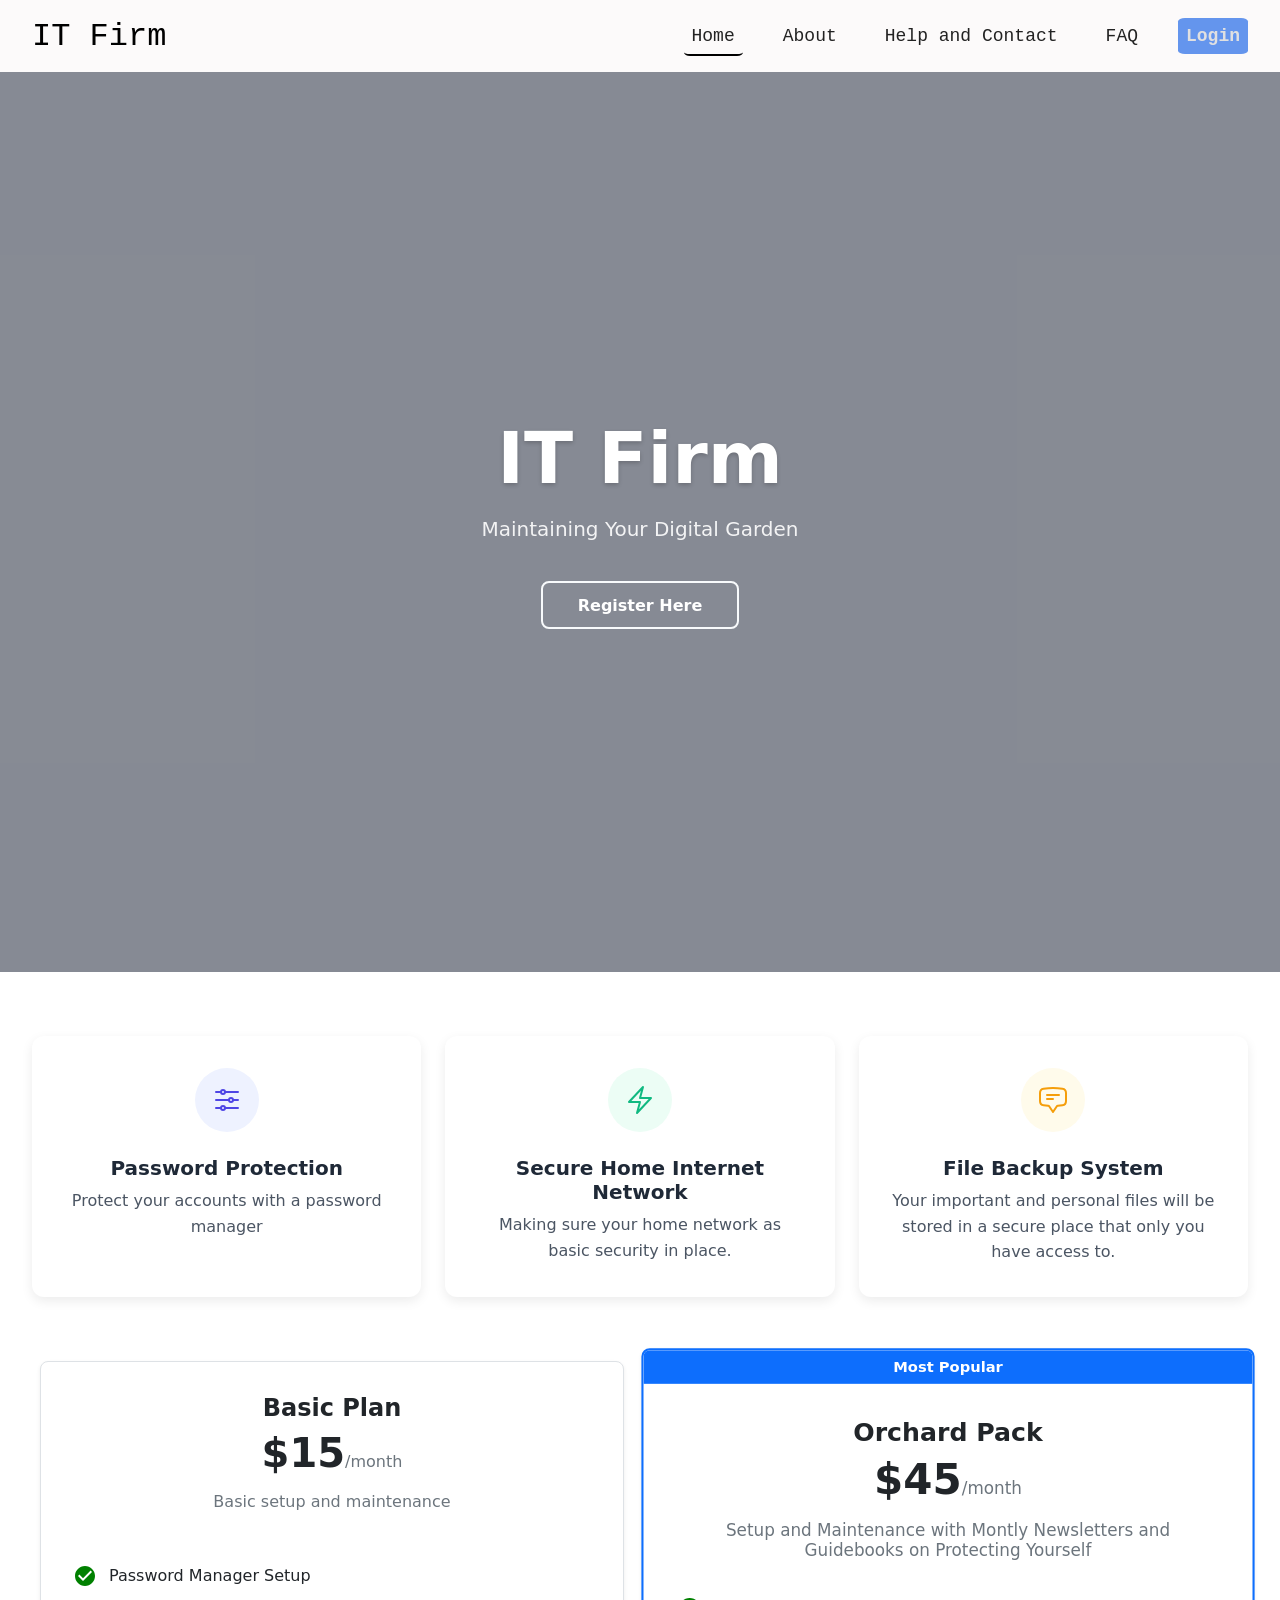
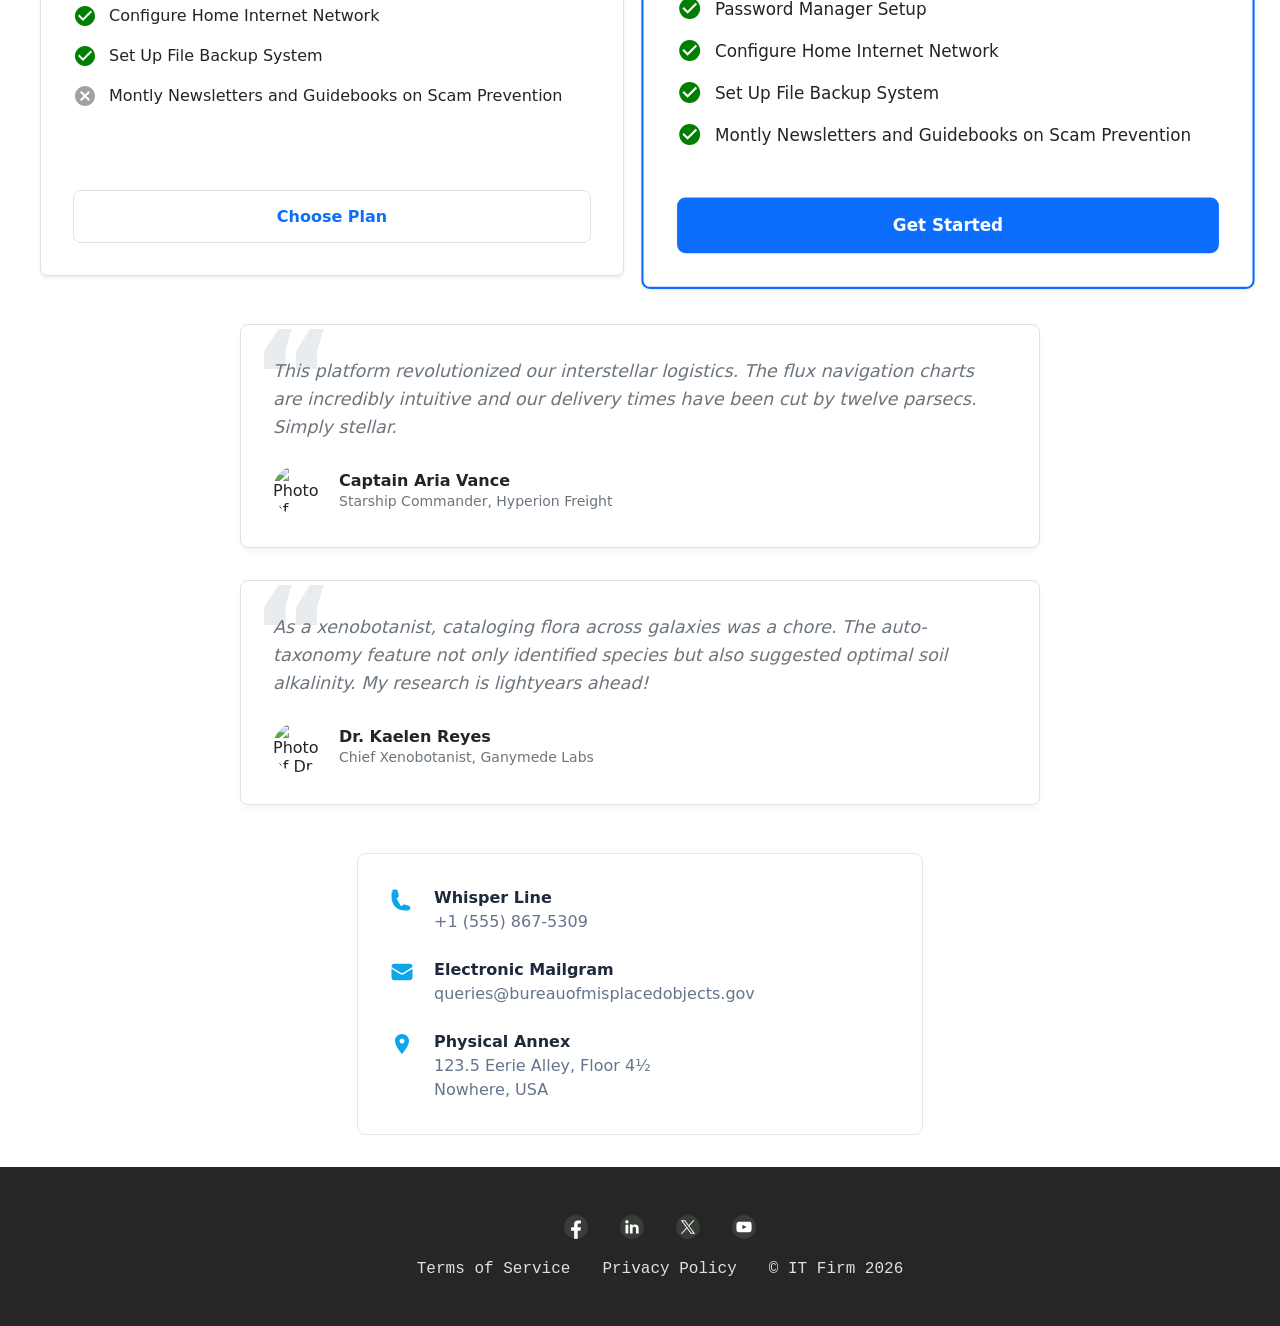
==== commit 93a03f6e: "update stylesheet references in all pages" ====
--- a/index.html
+++ b/index.html
@@ -5,12 +5,12 @@
     <meta charset="UTF-8">
     <meta name="viewport" content="width=device-width, initial-scale=1.0">
     <title>IT Firm Website</title>
-    <link rel="stylesheet" href="/assets/css/styles.css">
-    <link rel="stylesheet" href="/assets/css/contact_styles.css">
-    <link rel="stylesheet" href="/assets/css/hero_styles.css">
-    <link rel="stylesheet" href="/assets/css/services_styles.css">
-    <link rel="stylesheet" href="/assets/css/pricingPlan_styles.css">
-    <link rel="stylesheet" href="/assets/css/testimonial_styles.css">
+    <link rel="stylesheet" href="assets/css/styles.css">
+    <link rel="stylesheet" href="assets/css/contact_styles.css">
+    <link rel="stylesheet" href="assets/css/hero_styles.css">
+    <link rel="stylesheet" href="assets/css/services_styles.css">
+    <link rel="stylesheet" href="assets/css/pricingPlan_styles.css">
+    <link rel="stylesheet" href="assets/css/testimonial_styles.css">
 </head>
 
 <body>
@@ -32,7 +32,7 @@
             <div class="tih-content">
                 <h1 class="title">IT Firm</h1>
                 <p class="subtitle">Maintaining Your Digital Garden</p>
-                <a href="#" role="button" class="cta">Register Here</a>
+                <a href="/login.html" role="button" class="cta">Register Here</a>
             </div>
         </section>
 
--- a/assets/css/styles.css
+++ b/assets/css/styles.css
@@ -1,136 +1,144 @@
 :root {
-    --primary-color: #fcfafa;
-    --primary-color-hover: #c7c7c7;
-    --primary-header-bg-color: #1c1066;
-    --link-ink: #222222;
-    --link-ink-footer: #e0e0e1;
+  --primary-color: #fcfafa;
+  --primary-color-hover: #c7c7c7;
+  --primary-header-bg-color: #1c1066;
+  --link-ink: #222222;
+  --link-ink-footer: #e0e0e1;
 }
 
 body {
-    margin: 0;
-    width: 100%;
-    font-family: 'Courier New', Courier, monospace;
-    min-height: 100vh;
-    display: flex;
-    flex-direction: column;
+  margin: 0;
+  width: 100%;
+  font-family: "Courier New", Courier, monospace;
+  min-height: 100vh;
+  display: flex;
+  flex-direction: column;
 }
 
 main {
-    /* background-image: var(--primary-footer-bg-color); */
-    color: var(--primary-color);
-    /* Change the font family for the main section as needed */
-    font-family: 'Franklin Gothic Medium', 'Arial Narrow', Arial, sans-serif;
-    /* padding: 3rem; */
-    display: relative;
-    flex-basis: content;
-    flex-grow: 1;
+  /* background-image: var(--primary-footer-bg-color); */
+  color: var(--primary-color);
+  /* Change the font family for the main section as needed */
+  font-family: "Franklin Gothic Medium", "Arial Narrow", Arial, sans-serif;
+  /* padding: 3rem; */
+  display: flex;
+  flex-basis: content;
+  flex-grow: 1;
+  flex-direction: column;
+  align-items: center;
+  gap: 3rem;
+  padding: 2rem 1rem;
 }
 
+main > .travel-inspiration-hero {
+  max-width: none;
+  align-self: stretch;
+  width: auto;
+  margin: -2rem -1rem 0;
+}
 
 /* Header Navbar */
 
 header {
-    position: sticky;
-    z-index: 50;
-    top: 0;
-    padding: 0.5rem 2rem;
-    background-color: var(--primary-color);
-    display: flex;
-    align-items: center;
-    flex-flow: wrap;
-    justify-content: space-between;
-    height: max-content;
-    font-size: large;
-    font-weight: lighter;
+  position: sticky;
+  z-index: 50;
+  top: 0;
+  padding: 0.5rem 2rem;
+  background-color: var(--primary-color);
+  display: flex;
+  align-items: center;
+  flex-flow: wrap;
+  justify-content: space-between;
+  height: max-content;
+  font-size: large;
+  font-weight: lighter;
 }
 
 .navbarCompanyLogo {
-    font-weight: bolder;
-    font-size: 2rem;
+  font-weight: bolder;
+  font-size: 2rem;
 }
 
-
 .navbarLinks ul {
-    list-style-type: none;
-    display: flex;
-    flex-flow: wrap;
-    align-items: center;
-    gap: 2rem;
+  list-style-type: none;
+  display: flex;
+  flex-flow: wrap;
+  align-items: center;
+  gap: 2rem;
 }
 
 .navbarLinks a {
-    text-decoration: none;
-    color: var(--link-ink);
-    padding: 0.5rem;
-    border-radius: 10%;
+  text-decoration: none;
+  color: var(--link-ink);
+  padding: 0.5rem;
+  border-radius: 10%;
 }
 
 .navbarLinks a:hover {
-    background-color: var(--primary-color-hover);
-    transition-duration: 500ms;
+  background-color: var(--primary-color-hover);
+  transition-duration: 500ms;
 }
 
 .navbarLinks a[aria-current="page"] {
-    border-bottom: 2px solid black;
+  border-bottom: 2px solid black;
 }
 
 .loginButton a {
-    background-color: cornflowerblue;
-    padding: 0.5rem;
-    border-radius: 10%;
-    color: var(--link-ink-footer);
-    font-weight: bold;
+  background-color: cornflowerblue;
+  padding: 0.5rem;
+  border-radius: 10%;
+  color: var(--link-ink-footer);
+  font-weight: bold;
 }
 
 .loginButton a:hover {
-    background-color: rgb(148, 177, 232);
-    color: var(--link-ink);
+  background-color: rgb(148, 177, 232);
+  color: var(--link-ink);
 }
 
 .logoutButton a {
-    background-color: rgb(55, 55, 55);
-    padding: 0.5rem;
-    border-radius: 10%;
-    color: var(--link-ink-footer);
-    font-weight: bold;
+  background-color: rgb(55, 55, 55);
+  padding: 0.5rem;
+  border-radius: 10%;
+  color: var(--link-ink-footer);
+  font-weight: bold;
 }
 
 .logoutButton a:hover {
-    background-color: darkgray;
-    color: var(--link-ink)
+  background-color: darkgray;
+  color: var(--link-ink);
 }
-
 
 /* Footer Section */
 footer {
-    /* left: 0;
+  /* left: 0;
     right: 0; */
-    /* width: 100%; */
-    bottom: 0;
-    height: fit-content;
-    padding: 2rem;
-    background-color: #262626;
+  /* width: 100%; */
+  bottom: 0;
+  height: fit-content;
+  padding: 2rem;
+  background-color: #262626;
 }
 
 .footerSocialMediaIcons img {
-    width: 24px;
+  width: 24px;
 }
 
 footer ul {
-    list-style-type: none;
-    display: flex;
-    justify-content: center;
-    justify-items: space-between;
-    gap: 2rem;
+  list-style-type: none;
+  display: flex;
+  justify-content: center;
+  justify-items: space-between;
+  gap: 2rem;
 }
 
 footer a {
-    text-decoration: none;
-    color: var(--link-ink-footer);
-    font-weight: lighter;
+  text-decoration: none;
+  color: var(--link-ink-footer);
+  font-weight: lighter;
 }
 
 /* Main Section Default Styling */
 main {
-    margin: 0;
-}+  margin: 0;
+}
--- a/assets/css/services_styles.css
+++ b/assets/css/services_styles.css
@@ -1,7 +1,7 @@
 /* === Grid Container for the Cards === */
 .cards-grid-container {
   display: grid;
-  grid-template-columns: repeat(auto-fill, minmax(280px, 1fr));
+  grid-template-columns: repeat(3, minmax(280px, 1fr));
   gap: 1.5rem;
   padding: 1rem;
   font-family:
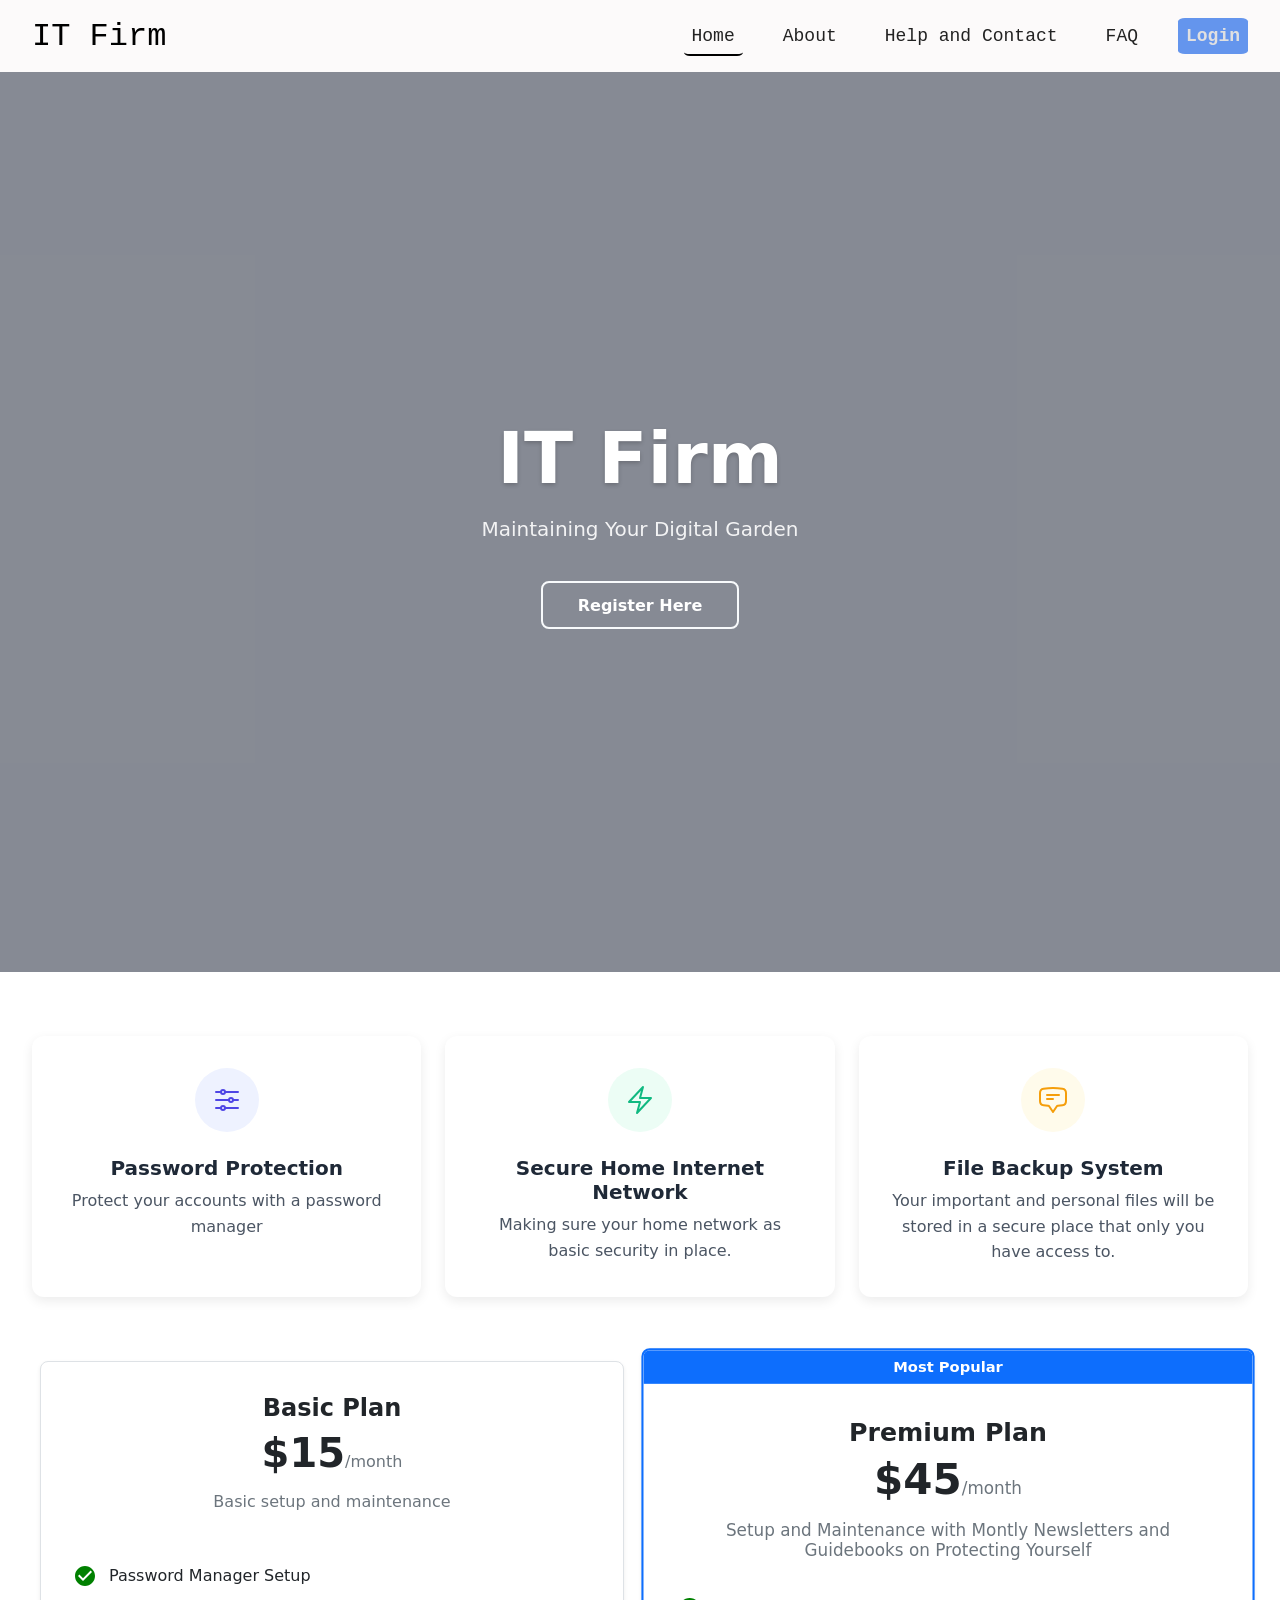
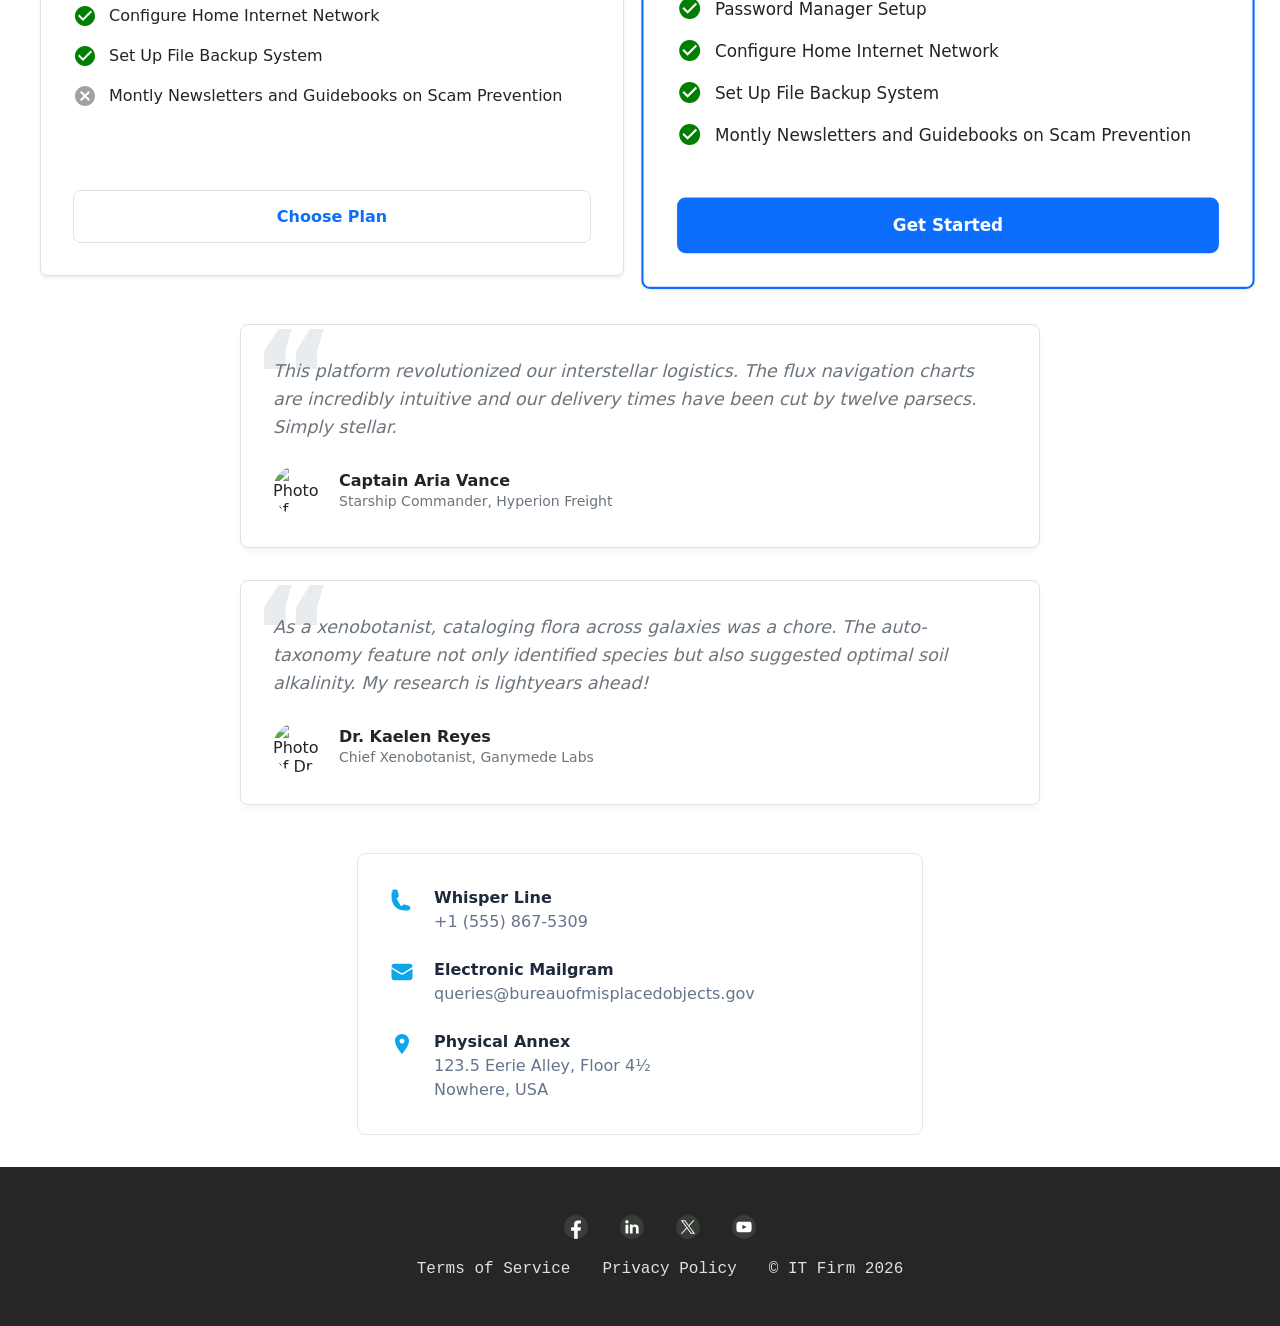
==== commit de818dc9: "update plan description" ====
--- a/index.html
+++ b/index.html
@@ -32,7 +32,7 @@
             <div class="tih-content">
                 <h1 class="title">IT Firm</h1>
                 <p class="subtitle">Maintaining Your Digital Garden</p>
-                <a href="/login.html" role="button" class="cta">Register Here</a>
+                <a href="login.html" role="button" class="cta">Register Here</a>
             </div>
         </section>
 
@@ -115,7 +115,7 @@
                 
                 <article class="plan recommended">
                     <div class="plan-header">
-                        <h2>Orchard Pack <span class="sr-only">(Recommended)</span></h2>
+                        <h2>Premium Plan <span class="sr-only">(Recommended)</span></h2>
                         <div class="price">$45<span>/month</span></div>
                         <p class="description">Setup and Maintenance with Montly Newsletters and Guidebooks on Protecting Yourself</p>
                     </div>
